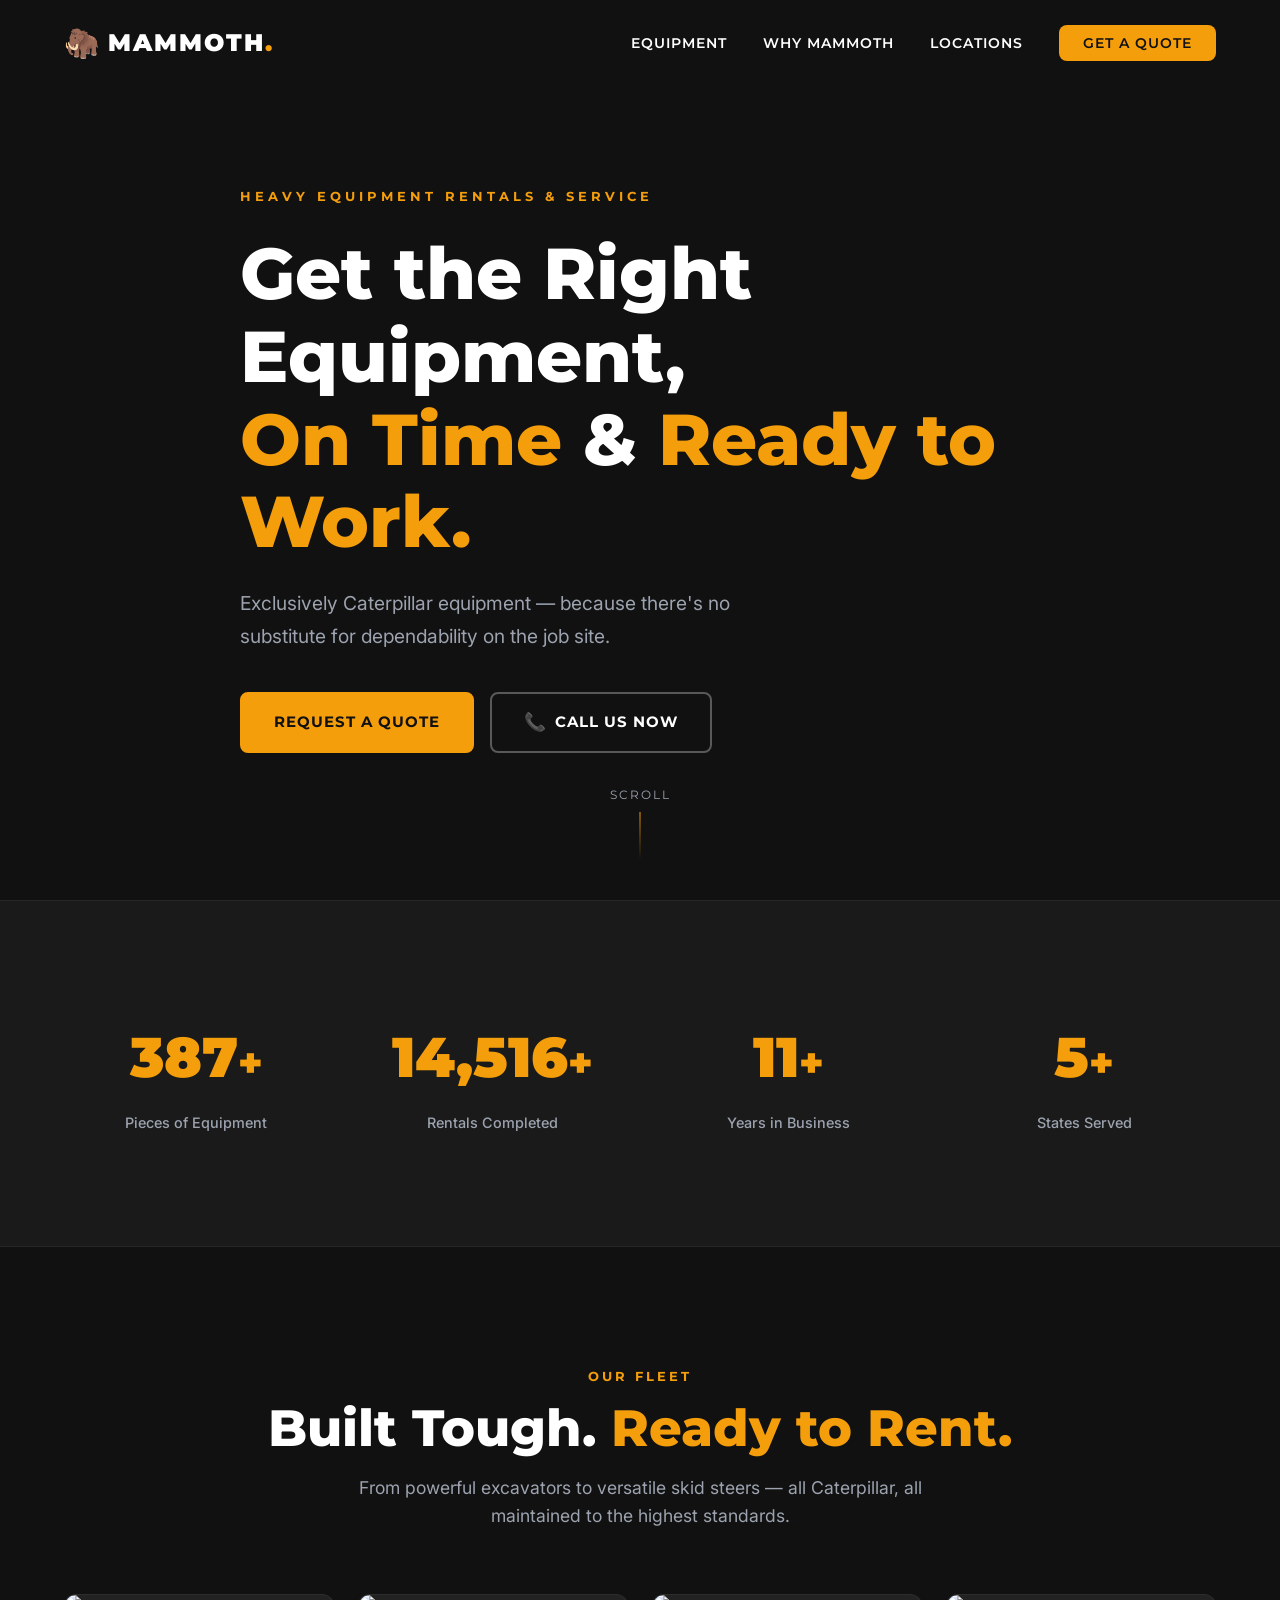
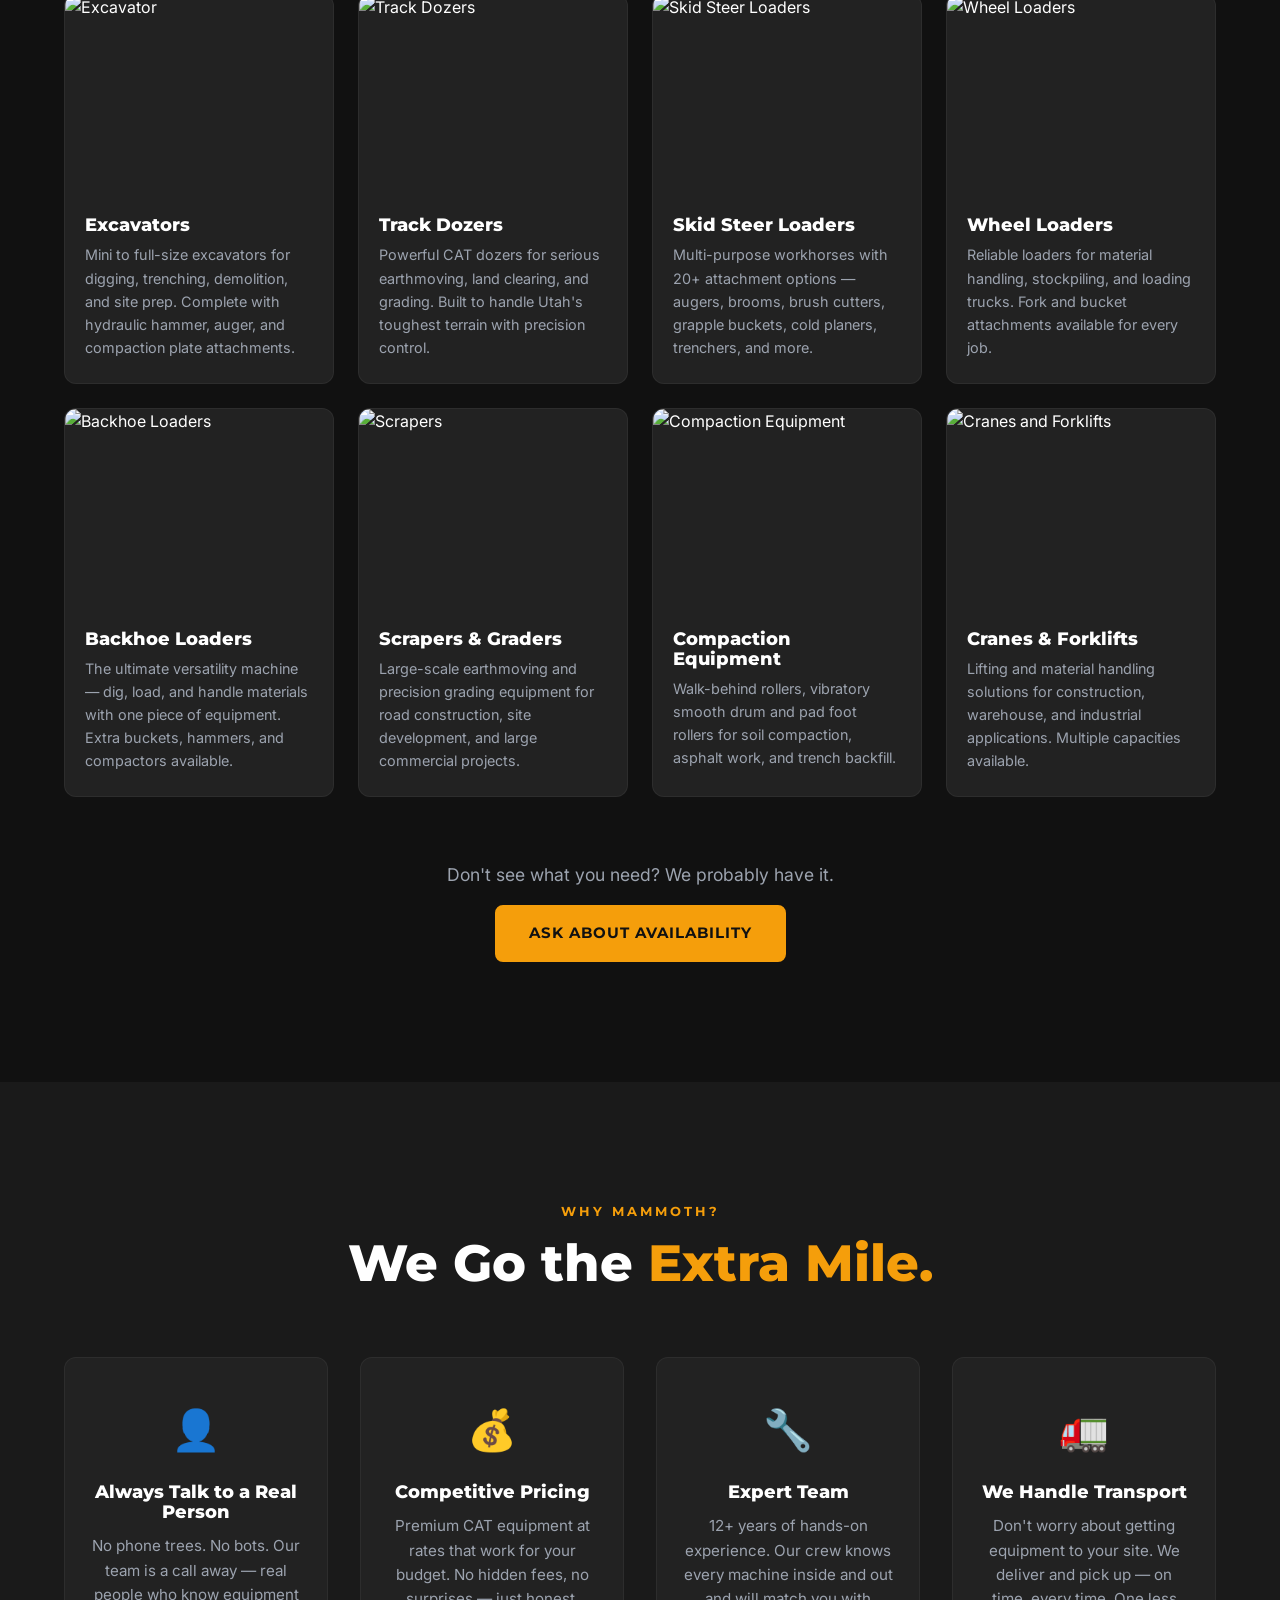
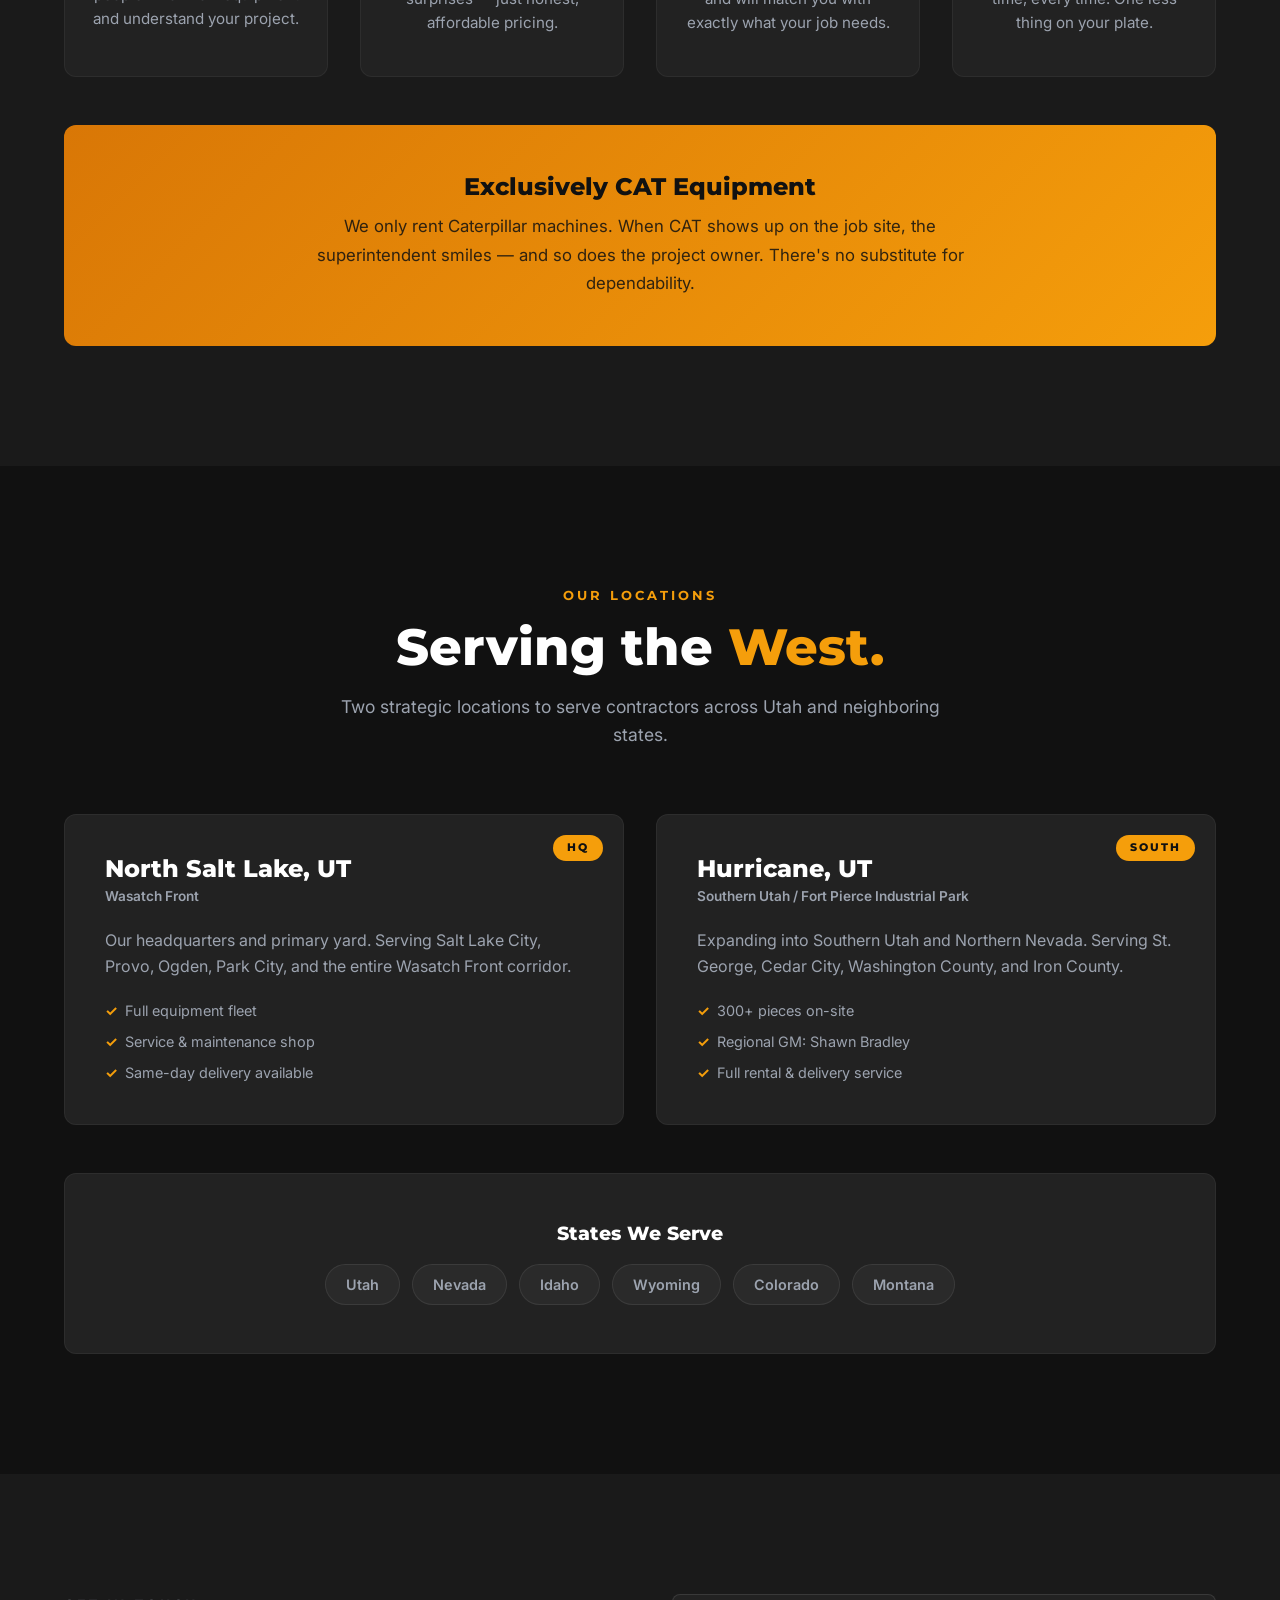
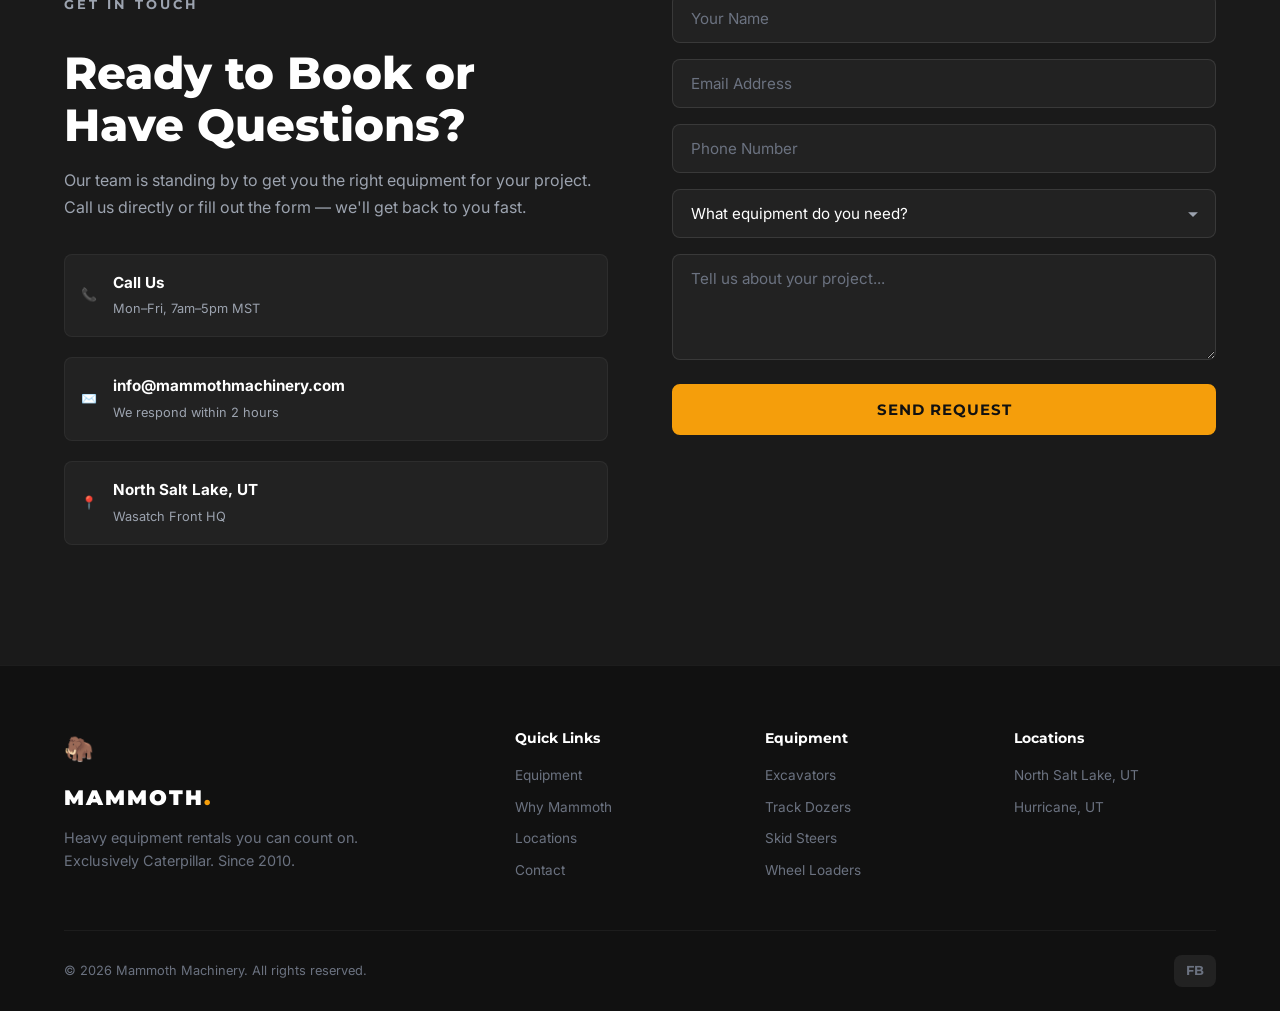
==== index.html @ d3e4e43d "Modern Mammoth Machinery website rebuild - mobile-first, Cloudflare-optimized" ====
<!DOCTYPE html>
<html lang="en">
<head>
  <meta charset="UTF-8">
  <meta name="viewport" content="width=device-width, initial-scale=1.0">
  <title>Mammoth Machinery — Heavy Equipment Rentals | Utah & Western States</title>
  <meta name="description" content="Mammoth Machinery provides premium CAT heavy equipment rentals across Utah and the Western US. Excavators, dozers, loaders, skid steers & more. Call today.">
  <meta property="og:title" content="Mammoth Machinery — Heavy Equipment Rentals">
  <meta property="og:description" content="Get the right equipment, on time, and ready to work. 400+ pieces of CAT equipment. Serving Utah & the West since 2010.">
  <meta property="og:image" content="https://images.unsplash.com/photo-1581094288338-2314dddb7ece?w=1200&h=630&fit=crop">
  <meta property="og:url" content="https://mammothmachinery.com">
  <meta property="og:type" content="website">
  <meta name="twitter:card" content="summary_large_image">
  <link rel="icon" type="image/svg+xml" href="data:image/svg+xml,<svg xmlns='http://www.w3.org/2000/svg' viewBox='0 0 100 100'><text y='.9em' font-size='90'>🦣</text></svg>">
  <link rel="preconnect" href="https://fonts.googleapis.com">
  <link rel="preconnect" href="https://fonts.gstatic.com" crossorigin>
  <link href="https://fonts.googleapis.com/css2?family=Montserrat:wght@400;600;700;800;900&family=Inter:wght@400;500;600&display=swap" rel="stylesheet">
  <link rel="stylesheet" href="style.css">
</head>
<body>

  <!-- Navigation -->
  <nav id="navbar">
    <div class="nav-container">
      <a href="#hero" class="nav-logo">
        <span class="logo-icon">🦣</span>
        <span class="logo-text">MAMMOTH<span class="logo-accent">.</span></span>
      </a>
      <button class="nav-toggle" id="navToggle" aria-label="Toggle menu">
        <span></span><span></span><span></span>
      </button>
      <ul class="nav-links" id="navLinks">
        <li><a href="#equipment">Equipment</a></li>
        <li><a href="#why-mammoth">Why Mammoth</a></li>
        <li><a href="#locations">Locations</a></li>
        <li><a href="#contact" class="nav-cta">Get a Quote</a></li>
      </ul>
    </div>
  </nav>

  <!-- Hero Section -->
  <section id="hero">
    <div class="hero-overlay"></div>
    <div class="hero-content">
      <p class="hero-tag">HEAVY EQUIPMENT RENTALS & SERVICE</p>
      <h1>Get the Right Equipment,<br><span class="text-accent">On Time</span> &amp; <span class="text-accent">Ready to Work.</span></h1>
      <p class="hero-sub">Exclusively Caterpillar equipment — because there's no substitute for dependability on the job site.</p>
      <div class="hero-actions">
        <a href="#contact" class="btn btn-primary">Request a Quote</a>
        <a href="tel:+18015551234" class="btn btn-outline"><span class="btn-icon">📞</span> Call Us Now</a>
      </div>
    </div>
    <div class="hero-scroll">
      <span>Scroll</span>
      <div class="scroll-line"></div>
    </div>
  </section>

  <!-- Stats Section -->
  <section id="stats">
    <div class="container">
      <div class="stats-grid">
        <div class="stat-card reveal">
          <span class="stat-number" data-target="400">0</span><span class="stat-plus">+</span>
          <p class="stat-label">Pieces of Equipment</p>
        </div>
        <div class="stat-card reveal">
          <span class="stat-number" data-target="15000">0</span><span class="stat-plus">+</span>
          <p class="stat-label">Rentals Completed</p>
        </div>
        <div class="stat-card reveal">
          <span class="stat-number" data-target="12">0</span><span class="stat-plus">+</span>
          <p class="stat-label">Years in Business</p>
        </div>
        <div class="stat-card reveal">
          <span class="stat-number" data-target="6">0</span><span class="stat-plus">+</span>
          <p class="stat-label">States Served</p>
        </div>
      </div>
    </div>
  </section>

  <!-- Equipment Section -->
  <section id="equipment">
    <div class="container">
      <div class="section-header reveal">
        <p class="section-tag">OUR FLEET</p>
        <h2>Built Tough. <span class="text-accent">Ready to Rent.</span></h2>
        <p class="section-sub">From powerful excavators to versatile skid steers — all Caterpillar, all maintained to the highest standards.</p>
      </div>
      <div class="equipment-grid">
        <div class="equipment-card reveal">
          <div class="equipment-icon">
            <img src="https://images.unsplash.com/photo-1580901368919-7738efb0f228?w=600&h=400&fit=crop" alt="Excavator" loading="lazy">
          </div>
          <h3>Excavators</h3>
          <p>Mini to full-size excavators for digging, trenching, demolition, and site prep. Complete with hydraulic hammer, auger, and compaction plate attachments.</p>
        </div>
        <div class="equipment-card reveal">
          <div class="equipment-icon">
            <img src="https://images.unsplash.com/photo-1504307651254-35680f356dfd?w=600&h=400&fit=crop" alt="Track Dozers" loading="lazy">
          </div>
          <h3>Track Dozers</h3>
          <p>Powerful CAT dozers for serious earthmoving, land clearing, and grading. Built to handle Utah's toughest terrain with precision control.</p>
        </div>
        <div class="equipment-card reveal">
          <div class="equipment-icon">
            <img src="https://images.unsplash.com/photo-1621922688758-8d99de1f95ba?w=600&h=400&fit=crop" alt="Skid Steer Loaders" loading="lazy">
          </div>
          <h3>Skid Steer Loaders</h3>
          <p>Multi-purpose workhorses with 20+ attachment options — augers, brooms, brush cutters, grapple buckets, cold planers, trenchers, and more.</p>
        </div>
        <div class="equipment-card reveal">
          <div class="equipment-icon">
            <img src="https://images.unsplash.com/photo-1558618666-fcd25c85f82e?w=600&h=400&fit=crop" alt="Wheel Loaders" loading="lazy">
          </div>
          <h3>Wheel Loaders</h3>
          <p>Reliable loaders for material handling, stockpiling, and loading trucks. Fork and bucket attachments available for every job.</p>
        </div>
        <div class="equipment-card reveal">
          <div class="equipment-icon">
            <img src="https://images.unsplash.com/photo-1572981779307-38b8cabb2407?w=600&h=400&fit=crop" alt="Backhoe Loaders" loading="lazy">
          </div>
          <h3>Backhoe Loaders</h3>
          <p>The ultimate versatility machine — dig, load, and handle materials with one piece of equipment. Extra buckets, hammers, and compactors available.</p>
        </div>
        <div class="equipment-card reveal">
          <div class="equipment-icon">
            <img src="https://images.unsplash.com/photo-1590496793929-36417d3117de?w=600&h=400&fit=crop" alt="Scrapers" loading="lazy">
          </div>
          <h3>Scrapers &amp; Graders</h3>
          <p>Large-scale earthmoving and precision grading equipment for road construction, site development, and large commercial projects.</p>
        </div>
        <div class="equipment-card reveal">
          <div class="equipment-icon">
            <img src="https://images.unsplash.com/photo-1586528116311-ad8dd3c8310d?w=600&h=400&fit=crop" alt="Compaction Equipment" loading="lazy">
          </div>
          <h3>Compaction Equipment</h3>
          <p>Walk-behind rollers, vibratory smooth drum and pad foot rollers for soil compaction, asphalt work, and trench backfill.</p>
        </div>
        <div class="equipment-card reveal">
          <div class="equipment-icon">
            <img src="https://images.unsplash.com/photo-1504307651254-35680f356dfd?w=600&h=400&fit=crop&q=80" alt="Cranes and Forklifts" loading="lazy">
          </div>
          <h3>Cranes &amp; Forklifts</h3>
          <p>Lifting and material handling solutions for construction, warehouse, and industrial applications. Multiple capacities available.</p>
        </div>
      </div>
      <div class="equipment-cta reveal">
        <p>Don't see what you need? We probably have it.</p>
        <a href="#contact" class="btn btn-primary">Ask About Availability</a>
      </div>
    </div>
  </section>

  <!-- Why Mammoth Section -->
  <section id="why-mammoth">
    <div class="container">
      <div class="section-header reveal">
        <p class="section-tag">WHY MAMMOTH?</p>
        <h2>We Go the <span class="text-accent">Extra Mile.</span></h2>
      </div>
      <div class="why-grid">
        <div class="why-card reveal">
          <div class="why-icon">👤</div>
          <h3>Always Talk to a Real Person</h3>
          <p>No phone trees. No bots. Our team is a call away — real people who know equipment and understand your project.</p>
        </div>
        <div class="why-card reveal">
          <div class="why-icon">💰</div>
          <h3>Competitive Pricing</h3>
          <p>Premium CAT equipment at rates that work for your budget. No hidden fees, no surprises — just honest, affordable pricing.</p>
        </div>
        <div class="why-card reveal">
          <div class="why-icon">🔧</div>
          <h3>Expert Team</h3>
          <p>12+ years of hands-on experience. Our crew knows every machine inside and out and will match you with exactly what your job needs.</p>
        </div>
        <div class="why-card reveal">
          <div class="why-icon">🚛</div>
          <h3>We Handle Transport</h3>
          <p>Don't worry about getting equipment to your site. We deliver and pick up — on time, every time. One less thing on your plate.</p>
        </div>
      </div>
      <div class="why-banner reveal">
        <div class="why-banner-content">
          <h3>Exclusively CAT Equipment</h3>
          <p>We only rent Caterpillar machines. When CAT shows up on the job site, the superintendent smiles — and so does the project owner. There's no substitute for dependability.</p>
        </div>
      </div>
    </div>
  </section>

  <!-- Locations Section -->
  <section id="locations">
    <div class="container">
      <div class="section-header reveal">
        <p class="section-tag">OUR LOCATIONS</p>
        <h2>Serving the <span class="text-accent">West.</span></h2>
        <p class="section-sub">Two strategic locations to serve contractors across Utah and neighboring states.</p>
      </div>
      <div class="locations-grid">
        <div class="location-card reveal">
          <div class="location-badge">HQ</div>
          <h3>North Salt Lake, UT</h3>
          <p class="location-region">Wasatch Front</p>
          <p>Our headquarters and primary yard. Serving Salt Lake City, Provo, Ogden, Park City, and the entire Wasatch Front corridor.</p>
          <ul class="location-features">
            <li>Full equipment fleet</li>
            <li>Service & maintenance shop</li>
            <li>Same-day delivery available</li>
          </ul>
        </div>
        <div class="location-card reveal">
          <div class="location-badge">SOUTH</div>
          <h3>Hurricane, UT</h3>
          <p class="location-region">Southern Utah / Fort Pierce Industrial Park</p>
          <p>Expanding into Southern Utah and Northern Nevada. Serving St. George, Cedar City, Washington County, and Iron County.</p>
          <ul class="location-features">
            <li>300+ pieces on-site</li>
            <li>Regional GM: Shawn Bradley</li>
            <li>Full rental & delivery service</li>
          </ul>
        </div>
      </div>
      <div class="states-served reveal">
        <h3>States We Serve</h3>
        <div class="states-list">
          <span class="state-tag">Utah</span>
          <span class="state-tag">Nevada</span>
          <span class="state-tag">Idaho</span>
          <span class="state-tag">Wyoming</span>
          <span class="state-tag">Colorado</span>
          <span class="state-tag">Montana</span>
        </div>
      </div>
    </div>
  </section>

  <!-- Contact Section -->
  <section id="contact">
    <div class="container">
      <div class="contact-wrapper reveal">
        <div class="contact-info">
          <p class="section-tag">GET IN TOUCH</p>
          <h2>Ready to Book or<br>Have Questions?</h2>
          <p>Our team is standing by to get you the right equipment for your project. Call us directly or fill out the form — we'll get back to you fast.</p>
          <div class="contact-methods">
            <a href="tel:+18015551234" class="contact-method">
              <span class="contact-icon">📞</span>
              <div>
                <strong>Call Us</strong>
                <span>Mon–Fri, 7am–5pm MST</span>
              </div>
            </a>
            <a href="mailto:info@mammothmachinery.com" class="contact-method">
              <span class="contact-icon">✉️</span>
              <div>
                <strong>info@mammothmachinery.com</strong>
                <span>We respond within 2 hours</span>
              </div>
            </a>
            <div class="contact-method">
              <span class="contact-icon">📍</span>
              <div>
                <strong>North Salt Lake, UT</strong>
                <span>Wasatch Front HQ</span>
              </div>
            </div>
          </div>
        </div>
        <div class="contact-form-wrapper">
          <form id="contactForm" class="contact-form" onsubmit="return handleSubmit(event)">
            <div class="form-group">
              <input type="text" name="name" placeholder="Your Name" required>
            </div>
            <div class="form-group">
              <input type="email" name="email" placeholder="Email Address" required>
            </div>
            <div class="form-group">
              <input type="tel" name="phone" placeholder="Phone Number">
            </div>
            <div class="form-group">
              <select name="equipment" required>
                <option value="" disabled selected>What equipment do you need?</option>
                <option value="excavator">Excavators</option>
                <option value="dozer">Track Dozers</option>
                <option value="skid-steer">Skid Steer Loaders</option>
                <option value="wheel-loader">Wheel Loaders</option>
                <option value="backhoe">Backhoe Loaders</option>
                <option value="scraper">Scrapers & Graders</option>
                <option value="compaction">Compaction Equipment</option>
                <option value="crane-forklift">Cranes & Forklifts</option>
                <option value="attachments">Attachments</option>
                <option value="other">Other / Not Sure</option>
              </select>
            </div>
            <div class="form-group">
              <textarea name="message" placeholder="Tell us about your project..." rows="4"></textarea>
            </div>
            <button type="submit" class="btn btn-primary btn-full">Send Request</button>
          </form>
        </div>
      </div>
    </div>
  </section>

  <!-- Footer -->
  <footer>
    <div class="container">
      <div class="footer-content">
        <div class="footer-brand">
          <span class="logo-icon">🦣</span>
          <span class="logo-text">MAMMOTH<span class="logo-accent">.</span></span>
          <p>Heavy equipment rentals you can count on.<br>Exclusively Caterpillar. Since 2010.</p>
        </div>
        <div class="footer-links">
          <h4>Quick Links</h4>
          <a href="#equipment">Equipment</a>
          <a href="#why-mammoth">Why Mammoth</a>
          <a href="#locations">Locations</a>
          <a href="#contact">Contact</a>
        </div>
        <div class="footer-links">
          <h4>Equipment</h4>
          <a href="#equipment">Excavators</a>
          <a href="#equipment">Track Dozers</a>
          <a href="#equipment">Skid Steers</a>
          <a href="#equipment">Wheel Loaders</a>
        </div>
        <div class="footer-links">
          <h4>Locations</h4>
          <a href="#locations">North Salt Lake, UT</a>
          <a href="#locations">Hurricane, UT</a>
        </div>
      </div>
      <div class="footer-bottom">
        <p>&copy; 2026 Mammoth Machinery. All rights reserved.</p>
        <div class="footer-social">
          <a href="https://www.facebook.com/p/Mammoth-Machinery-100063455349726/" target="_blank" rel="noopener" aria-label="Facebook">FB</a>
        </div>
      </div>
    </div>
  </footer>

  <script src="script.js"></script>
</body>
</html>
---- style.css ----
/* ===== MAMMOTH MACHINERY — STYLE ===== */

:root {
  --primary: #F59E0B;
  --primary-dark: #D97706;
  --primary-light: #FCD34D;
  --dark: #111111;
  --dark-2: #1A1A1A;
  --dark-3: #222222;
  --dark-4: #2A2A2A;
  --gray: #6B7280;
  --gray-light: #9CA3AF;
  --white: #FFFFFF;
  --off-white: #F9FAFB;
  --font-heading: 'Montserrat', sans-serif;
  --font-body: 'Inter', sans-serif;
  --radius: 12px;
  --radius-sm: 8px;
  --shadow: 0 4px 24px rgba(0,0,0,0.12);
  --shadow-lg: 0 12px 48px rgba(0,0,0,0.2);
  --transition: 0.3s cubic-bezier(0.4, 0, 0.2, 1);
}

*, *::before, *::after {
  margin: 0;
  padding: 0;
  box-sizing: border-box;
}

html {
  scroll-behavior: smooth;
  font-size: 16px;
}

body {
  font-family: var(--font-body);
  background: var(--dark);
  color: var(--white);
  line-height: 1.6;
  overflow-x: hidden;
}

.container {
  max-width: 1200px;
  margin: 0 auto;
  padding: 0 24px;
}

img {
  max-width: 100%;
  height: auto;
  display: block;
}

a {
  color: inherit;
  text-decoration: none;
}

/* ===== TYPOGRAPHY ===== */

h1, h2, h3, h4 {
  font-family: var(--font-heading);
  font-weight: 800;
  line-height: 1.15;
}

.text-accent {
  color: var(--primary);
}

.section-tag {
  font-family: var(--font-heading);
  font-weight: 700;
  font-size: 0.8rem;
  letter-spacing: 3px;
  text-transform: uppercase;
  color: var(--primary);
  margin-bottom: 12px;
}

.section-header {
  text-align: center;
  margin-bottom: 64px;
}

.section-header h2 {
  font-size: clamp(2rem, 5vw, 3.2rem);
  margin-bottom: 16px;
}

.section-sub {
  font-size: 1.1rem;
  color: var(--gray-light);
  max-width: 600px;
  margin: 0 auto;
}

/* ===== BUTTONS ===== */

.btn {
  display: inline-flex;
  align-items: center;
  gap: 8px;
  padding: 14px 32px;
  font-family: var(--font-heading);
  font-weight: 700;
  font-size: 0.95rem;
  border-radius: var(--radius-sm);
  cursor: pointer;
  transition: var(--transition);
  border: 2px solid transparent;
  text-transform: uppercase;
  letter-spacing: 1px;
}

.btn-primary {
  background: var(--primary);
  color: var(--dark);
  border-color: var(--primary);
}

.btn-primary:hover {
  background: var(--primary-dark);
  border-color: var(--primary-dark);
  transform: translateY(-2px);
  box-shadow: 0 8px 32px rgba(245, 158, 11, 0.3);
}

.btn-outline {
  background: transparent;
  color: var(--white);
  border-color: rgba(255,255,255,0.3);
}

.btn-outline:hover {
  border-color: var(--white);
  background: rgba(255,255,255,0.05);
  transform: translateY(-2px);
}

.btn-full {
  width: 100%;
  justify-content: center;
}

.btn-icon {
  font-size: 1.1rem;
}

/* ===== NAVIGATION ===== */

#navbar {
  position: fixed;
  top: 0;
  left: 0;
  right: 0;
  z-index: 1000;
  background: transparent;
  transition: var(--transition);
  padding: 20px 0;
}

#navbar.scrolled {
  background: rgba(17, 17, 17, 0.95);
  backdrop-filter: blur(20px);
  -webkit-backdrop-filter: blur(20px);
  padding: 12px 0;
  box-shadow: 0 2px 20px rgba(0,0,0,0.3);
}

.nav-container {
  max-width: 1200px;
  margin: 0 auto;
  padding: 0 24px;
  display: flex;
  align-items: center;
  justify-content: space-between;
}

.nav-logo {
  display: flex;
  align-items: center;
  gap: 8px;
  z-index: 1001;
}

.logo-icon {
  font-size: 1.8rem;
}

.logo-text {
  font-family: var(--font-heading);
  font-weight: 900;
  font-size: 1.5rem;
  letter-spacing: 2px;
}

.logo-accent {
  color: var(--primary);
}

.nav-links {
  display: flex;
  align-items: center;
  gap: 36px;
  list-style: none;
}

.nav-links a {
  font-family: var(--font-heading);
  font-weight: 600;
  font-size: 0.85rem;
  letter-spacing: 1px;
  text-transform: uppercase;
  transition: var(--transition);
  position: relative;
}

.nav-links a:not(.nav-cta):hover {
  color: var(--primary);
}

.nav-links a:not(.nav-cta)::after {
  content: '';
  position: absolute;
  bottom: -4px;
  left: 0;
  width: 0;
  height: 2px;
  background: var(--primary);
  transition: var(--transition);
}

.nav-links a:not(.nav-cta):hover::after {
  width: 100%;
}

.nav-cta {
  background: var(--primary);
  color: var(--dark) !important;
  padding: 10px 24px;
  border-radius: var(--radius-sm);
  font-weight: 700;
}

.nav-cta:hover {
  background: var(--primary-dark);
  transform: translateY(-1px);
}

.nav-toggle {
  display: none;
  flex-direction: column;
  gap: 5px;
  background: none;
  border: none;
  cursor: pointer;
  z-index: 1001;
  padding: 4px;
}

.nav-toggle span {
  width: 26px;
  height: 2px;
  background: var(--white);
  transition: var(--transition);
  border-radius: 2px;
}

/* ===== HERO ===== */

#hero {
  position: relative;
  min-height: 100vh;
  display: flex;
  align-items: center;
  background: url('https://images.unsplash.com/photo-1581094288338-2314dddb7ece?w=1920&q=80') center/cover no-repeat;
}

.hero-overlay {
  position: absolute;
  inset: 0;
  background: linear-gradient(135deg, rgba(17,17,17,0.92) 0%, rgba(17,17,17,0.7) 50%, rgba(17,17,17,0.85) 100%);
}

.hero-content {
  position: relative;
  max-width: 1200px;
  margin: 0 auto;
  padding: 120px 24px 80px;
}

.hero-tag {
  font-family: var(--font-heading);
  font-weight: 700;
  font-size: 0.8rem;
  letter-spacing: 4px;
  text-transform: uppercase;
  color: var(--primary);
  margin-bottom: 24px;
}

#hero h1 {
  font-size: clamp(2.5rem, 6vw, 4.5rem);
  margin-bottom: 24px;
  max-width: 800px;
}

.hero-sub {
  font-size: 1.2rem;
  color: var(--gray-light);
  max-width: 560px;
  margin-bottom: 40px;
  line-height: 1.7;
}

.hero-actions {
  display: flex;
  gap: 16px;
  flex-wrap: wrap;
}

.hero-scroll {
  position: absolute;
  bottom: 40px;
  left: 50%;
  transform: translateX(-50%);
  display: flex;
  flex-direction: column;
  align-items: center;
  gap: 8px;
  color: var(--gray-light);
  font-size: 0.75rem;
  letter-spacing: 2px;
  text-transform: uppercase;
  font-family: var(--font-heading);
}

.scroll-line {
  width: 1px;
  height: 48px;
  background: linear-gradient(to bottom, var(--primary), transparent);
  animation: scrollPulse 2s ease-in-out infinite;
}

@keyframes scrollPulse {
  0%, 100% { opacity: 0.3; transform: scaleY(0.6); }
  50% { opacity: 1; transform: scaleY(1); }
}

/* ===== STATS ===== */

#stats {
  padding: 80px 0;
  background: var(--dark-2);
  border-top: 1px solid rgba(255,255,255,0.05);
  border-bottom: 1px solid rgba(255,255,255,0.05);
}

.stats-grid {
  display: grid;
  grid-template-columns: repeat(4, 1fr);
  gap: 32px;
  text-align: center;
}

.stat-card {
  padding: 32px 16px;
}

.stat-number {
  font-family: var(--font-heading);
  font-weight: 900;
  font-size: clamp(2.5rem, 5vw, 3.5rem);
  color: var(--primary);
  display: inline;
}

.stat-plus {
  font-family: var(--font-heading);
  font-weight: 900;
  font-size: clamp(2rem, 4vw, 2.5rem);
  color: var(--primary);
}

.stat-label {
  font-size: 0.9rem;
  color: var(--gray-light);
  margin-top: 8px;
  font-weight: 500;
}

/* ===== EQUIPMENT ===== */

#equipment {
  padding: 120px 0;
  background: var(--dark);
}

.equipment-grid {
  display: grid;
  grid-template-columns: repeat(4, 1fr);
  gap: 24px;
  margin-bottom: 48px;
}

.equipment-card {
  background: var(--dark-3);
  border-radius: var(--radius);
  overflow: hidden;
  transition: var(--transition);
  border: 1px solid rgba(255,255,255,0.05);
}

.equipment-card:hover {
  transform: translateY(-6px);
  box-shadow: var(--shadow-lg);
  border-color: rgba(245, 158, 11, 0.2);
}

.equipment-icon img {
  width: 100%;
  height: 200px;
  object-fit: cover;
  transition: var(--transition);
}

.equipment-card:hover .equipment-icon img {
  transform: scale(1.05);
}

.equipment-icon {
  overflow: hidden;
}

.equipment-card h3 {
  font-size: 1.1rem;
  padding: 20px 20px 8px;
}

.equipment-card p {
  font-size: 0.9rem;
  color: var(--gray-light);
  padding: 0 20px 24px;
  line-height: 1.6;
}

.equipment-cta {
  text-align: center;
  padding-top: 16px;
}

.equipment-cta p {
  color: var(--gray-light);
  margin-bottom: 16px;
  font-size: 1.1rem;
}

/* ===== WHY MAMMOTH ===== */

#why-mammoth {
  padding: 120px 0;
  background: var(--dark-2);
}

.why-grid {
  display: grid;
  grid-template-columns: repeat(4, 1fr);
  gap: 32px;
  margin-bottom: 48px;
}

.why-card {
  text-align: center;
  padding: 40px 24px;
  background: var(--dark-3);
  border-radius: var(--radius);
  border: 1px solid rgba(255,255,255,0.05);
  transition: var(--transition);
}

.why-card:hover {
  border-color: rgba(245, 158, 11, 0.2);
  transform: translateY(-4px);
}

.why-icon {
  font-size: 2.5rem;
  margin-bottom: 20px;
}

.why-card h3 {
  font-size: 1.1rem;
  margin-bottom: 12px;
}

.why-card p {
  color: var(--gray-light);
  font-size: 0.95rem;
  line-height: 1.6;
}

.why-banner {
  background: linear-gradient(135deg, var(--primary-dark), var(--primary));
  border-radius: var(--radius);
  padding: 48px;
  text-align: center;
}

.why-banner h3 {
  font-size: 1.5rem;
  color: var(--dark);
  margin-bottom: 12px;
}

.why-banner p {
  color: var(--dark);
  max-width: 700px;
  margin: 0 auto;
  font-size: 1.05rem;
  opacity: 0.85;
  line-height: 1.7;
}

/* ===== LOCATIONS ===== */

#locations {
  padding: 120px 0;
  background: var(--dark);
}

.locations-grid {
  display: grid;
  grid-template-columns: repeat(2, 1fr);
  gap: 32px;
  margin-bottom: 48px;
}

.location-card {
  background: var(--dark-3);
  border-radius: var(--radius);
  padding: 40px;
  border: 1px solid rgba(255,255,255,0.05);
  position: relative;
  transition: var(--transition);
}

.location-card:hover {
  border-color: rgba(245, 158, 11, 0.2);
}

.location-badge {
  position: absolute;
  top: 20px;
  right: 20px;
  background: var(--primary);
  color: var(--dark);
  font-family: var(--font-heading);
  font-weight: 800;
  font-size: 0.7rem;
  letter-spacing: 2px;
  padding: 4px 14px;
  border-radius: 20px;
}

.location-card h3 {
  font-size: 1.5rem;
  margin-bottom: 4px;
}

.location-region {
  color: var(--primary);
  font-weight: 600;
  font-size: 0.85rem;
  margin-bottom: 16px;
}

.location-card > p {
  color: var(--gray-light);
  margin-bottom: 20px;
  line-height: 1.6;
}

.location-features {
  list-style: none;
  display: flex;
  flex-direction: column;
  gap: 8px;
}

.location-features li {
  color: var(--gray-light);
  font-size: 0.9rem;
  padding-left: 20px;
  position: relative;
}

.location-features li::before {
  content: '✓';
  position: absolute;
  left: 0;
  color: var(--primary);
  font-weight: 700;
}

.states-served {
  text-align: center;
  padding: 48px;
  background: var(--dark-3);
  border-radius: var(--radius);
  border: 1px solid rgba(255,255,255,0.05);
}

.states-served h3 {
  font-size: 1.2rem;
  margin-bottom: 20px;
}

.states-list {
  display: flex;
  flex-wrap: wrap;
  justify-content: center;
  gap: 12px;
}

.state-tag {
  background: var(--dark-4);
  color: var(--gray-light);
  padding: 8px 20px;
  border-radius: 24px;
  font-size: 0.9rem;
  font-weight: 600;
  border: 1px solid rgba(255,255,255,0.08);
  transition: var(--transition);
}

.state-tag:hover {
  border-color: var(--primary);
  color: var(--primary);
}

/* ===== CONTACT ===== */

#contact {
  padding: 120px 0;
  background: var(--dark-2);
}

.contact-wrapper {
  display: grid;
  grid-template-columns: 1fr 1fr;
  gap: 64px;
  align-items: start;
}

.contact-info h2 {
  font-size: clamp(2rem, 4vw, 2.8rem);
  margin-bottom: 16px;
}

.contact-info > p {
  color: var(--gray-light);
  margin-bottom: 32px;
  line-height: 1.7;
}

.contact-methods {
  display: flex;
  flex-direction: column;
  gap: 20px;
}

.contact-method {
  display: flex;
  align-items: center;
  gap: 16px;
  padding: 16px;
  background: var(--dark-3);
  border-radius: var(--radius-sm);
  transition: var(--transition);
  border: 1px solid rgba(255,255,255,0.05);
}

.contact-method:hover {
  border-color: rgba(245, 158, 11, 0.2);
}

.contact-icon {
  font-size: 1.5rem;
}

.contact-method strong {
  display: block;
  font-size: 0.95rem;
}

.contact-method span {
  font-size: 0.8rem;
  color: var(--gray-light);
}

.contact-form {
  display: flex;
  flex-direction: column;
  gap: 16px;
}

.form-group input,
.form-group select,
.form-group textarea {
  width: 100%;
  padding: 14px 18px;
  background: var(--dark-3);
  border: 1px solid rgba(255,255,255,0.1);
  border-radius: var(--radius-sm);
  color: var(--white);
  font-family: var(--font-body);
  font-size: 0.95rem;
  transition: var(--transition);
  outline: none;
}

.form-group input::placeholder,
.form-group textarea::placeholder {
  color: var(--gray);
}

.form-group select {
  appearance: none;
  background-image: url("data:image/svg+xml,%3Csvg xmlns='http://www.w3.org/2000/svg' width='12' height='12' fill='%239CA3AF' viewBox='0 0 16 16'%3E%3Cpath d='M1.5 5.5l6.5 6.5 6.5-6.5'/%3E%3C/svg%3E");
  background-repeat: no-repeat;
  background-position: right 16px center;
  padding-right: 40px;
}

.form-group select option {
  background: var(--dark-3);
  color: var(--white);
}

.form-group input:focus,
.form-group select:focus,
.form-group textarea:focus {
  border-color: var(--primary);
  box-shadow: 0 0 0 3px rgba(245, 158, 11, 0.1);
}

.form-group textarea {
  resize: vertical;
  min-height: 100px;
}

/* ===== FOOTER ===== */

footer {
  padding: 64px 0 24px;
  background: var(--dark);
  border-top: 1px solid rgba(255,255,255,0.05);
}

.footer-content {
  display: grid;
  grid-template-columns: 2fr 1fr 1fr 1fr;
  gap: 48px;
  margin-bottom: 48px;
}

.footer-brand {
  display: flex;
  flex-direction: column;
  gap: 12px;
}

.footer-brand .logo-icon {
  font-size: 1.5rem;
}

.footer-brand .logo-text {
  font-size: 1.3rem;
}

.footer-brand p {
  color: var(--gray);
  font-size: 0.9rem;
  line-height: 1.6;
}

.footer-links {
  display: flex;
  flex-direction: column;
  gap: 10px;
}

.footer-links h4 {
  font-size: 0.9rem;
  font-weight: 700;
  margin-bottom: 8px;
  color: var(--white);
}

.footer-links a {
  color: var(--gray);
  font-size: 0.85rem;
  transition: var(--transition);
}

.footer-links a:hover {
  color: var(--primary);
}

.footer-bottom {
  display: flex;
  justify-content: space-between;
  align-items: center;
  padding-top: 24px;
  border-top: 1px solid rgba(255,255,255,0.05);
}

.footer-bottom p {
  color: var(--gray);
  font-size: 0.8rem;
}

.footer-social {
  display: flex;
  gap: 12px;
}

.footer-social a {
  color: var(--gray);
  font-family: var(--font-heading);
  font-weight: 700;
  font-size: 0.8rem;
  padding: 6px 12px;
  background: var(--dark-3);
  border-radius: var(--radius-sm);
  transition: var(--transition);
}

.footer-social a:hover {
  background: var(--primary);
  color: var(--dark);
}

/* ===== REVEAL ANIMATION ===== */

.reveal {
  opacity: 0;
  transform: translateY(30px);
  transition: opacity 0.6s ease, transform 0.6s ease;
}

.reveal.visible {
  opacity: 1;
  transform: translateY(0);
}

/* ===== RESPONSIVE ===== */

@media (max-width: 1024px) {
  .equipment-grid {
    grid-template-columns: repeat(2, 1fr);
  }
  .why-grid {
    grid-template-columns: repeat(2, 1fr);
  }
  .footer-content {
    grid-template-columns: 1fr 1fr;
    gap: 32px;
  }
}

@media (max-width: 768px) {
  .nav-toggle {
    display: flex;
  }

  .nav-links {
    position: fixed;
    top: 0;
    right: -100%;
    width: 280px;
    height: 100vh;
    background: var(--dark-2);
    flex-direction: column;
    justify-content: center;
    padding: 48px;
    gap: 28px;
    transition: right 0.4s ease;
    box-shadow: -10px 0 40px rgba(0,0,0,0.5);
  }

  .nav-links.active {
    right: 0;
  }

  .nav-toggle.active span:nth-child(1) {
    transform: rotate(45deg) translate(5px, 5px);
  }
  .nav-toggle.active span:nth-child(2) {
    opacity: 0;
  }
  .nav-toggle.active span:nth-child(3) {
    transform: rotate(-45deg) translate(5px, -5px);
  }

  .stats-grid {
    grid-template-columns: repeat(2, 1fr);
    gap: 16px;
  }

  .equipment-grid {
    grid-template-columns: 1fr;
    gap: 16px;
  }

  .why-grid {
    grid-template-columns: 1fr;
    gap: 16px;
  }

  .why-banner {
    padding: 32px 24px;
  }

  .locations-grid {
    grid-template-columns: 1fr;
  }

  .contact-wrapper {
    grid-template-columns: 1fr;
    gap: 40px;
  }

  .footer-content {
    grid-template-columns: 1fr;
    gap: 32px;
  }

  .footer-bottom {
    flex-direction: column;
    gap: 12px;
    text-align: center;
  }

  #hero h1 {
    font-size: clamp(2rem, 8vw, 3rem);
  }

  .hero-sub {
    font-size: 1rem;
  }

  .hero-actions {
    flex-direction: column;
  }

  .hero-actions .btn {
    justify-content: center;
  }

  .hero-scroll {
    display: none;
  }

  section {
    padding: 80px 0;
  }

  #equipment, #why-mammoth, #locations, #contact {
    padding: 80px 0;
  }
}

@media (max-width: 480px) {
  .stats-grid {
    grid-template-columns: 1fr 1fr;
  }

  .stat-card {
    padding: 20px 8px;
  }

  .location-card {
    padding: 28px;
  }
}
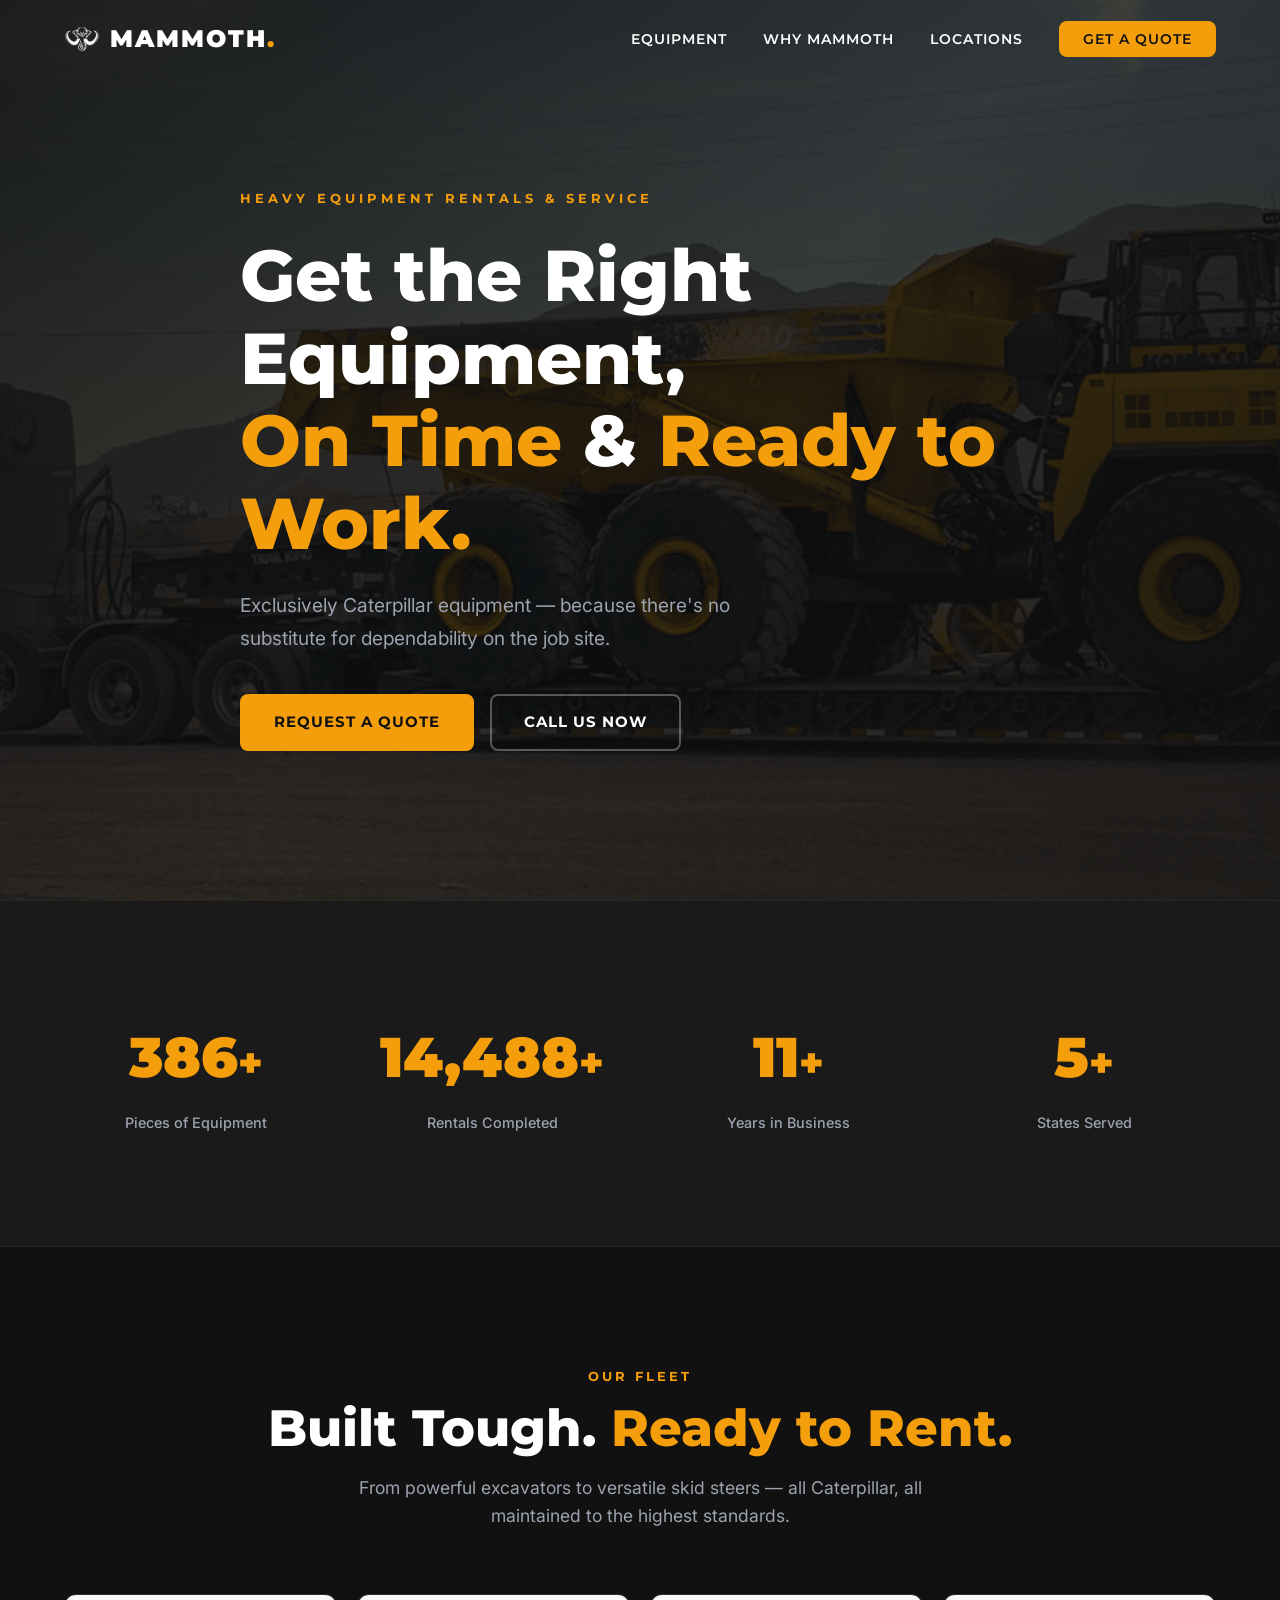
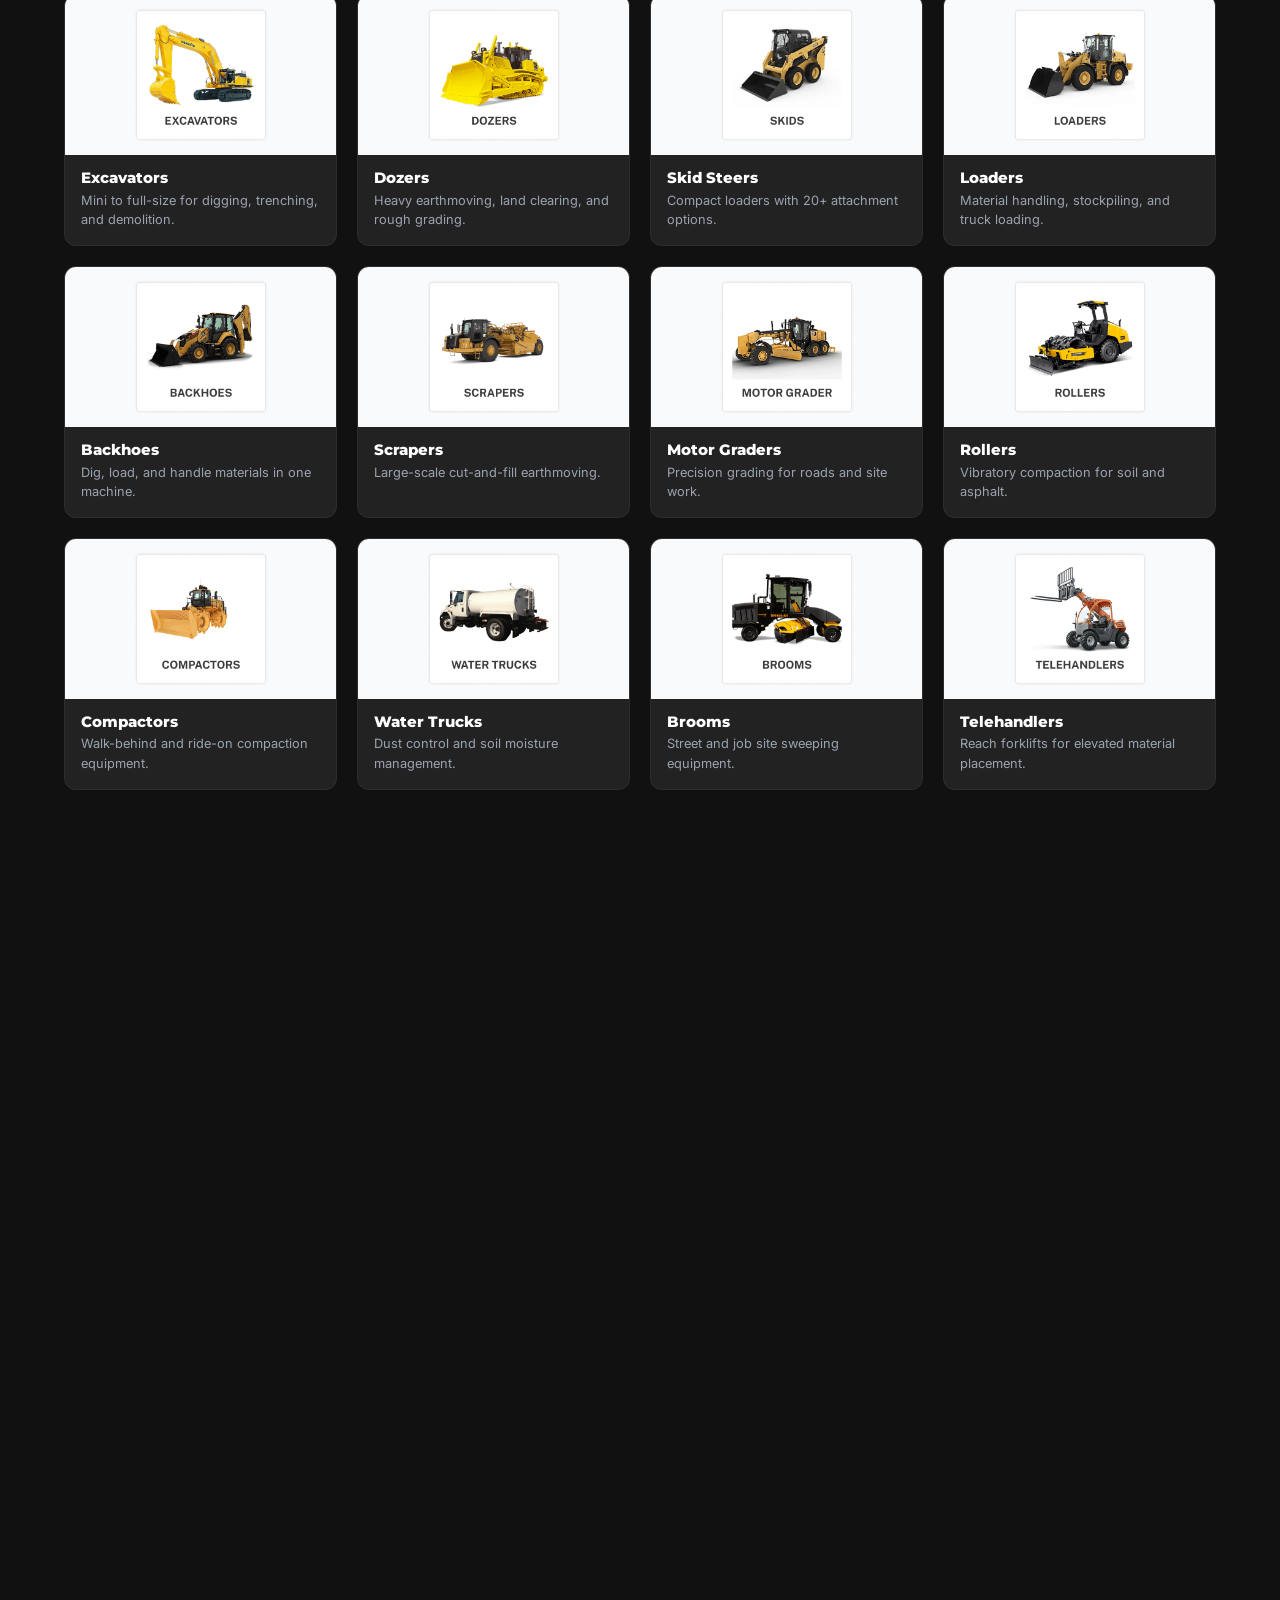
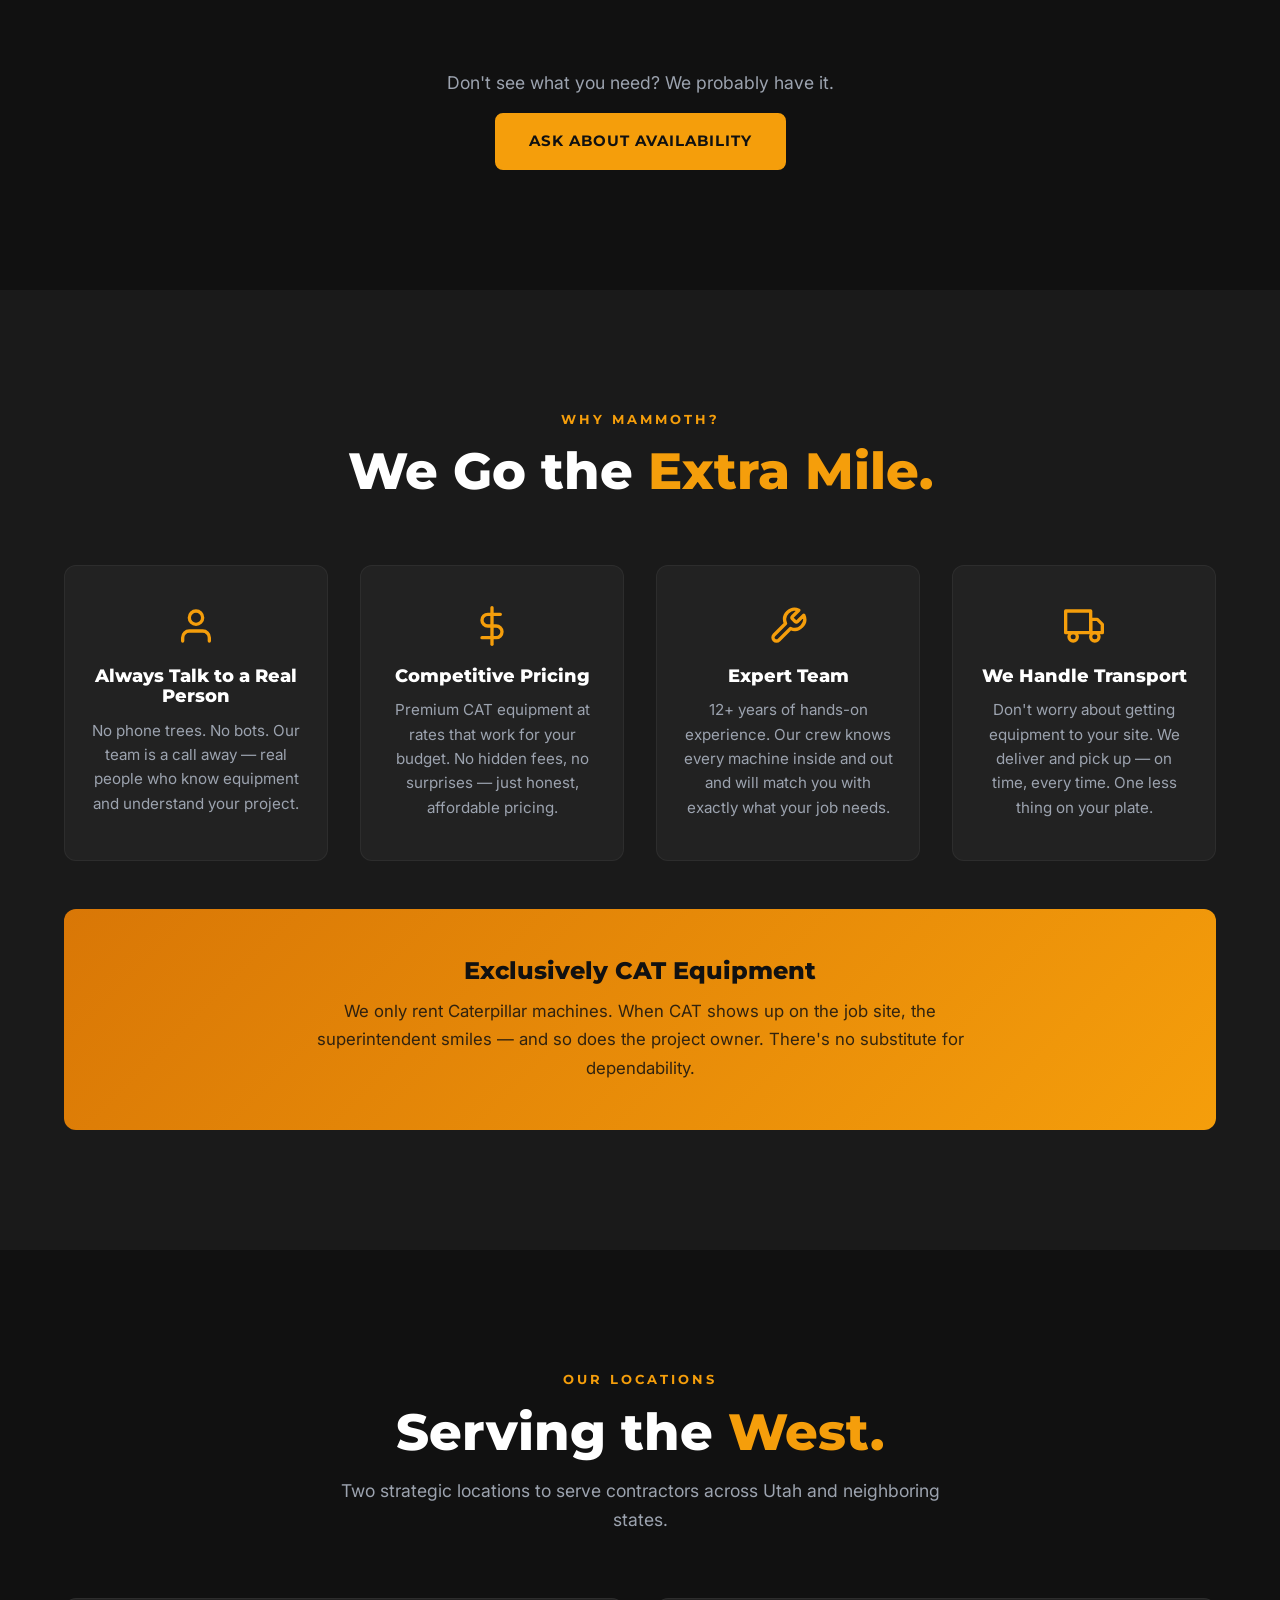
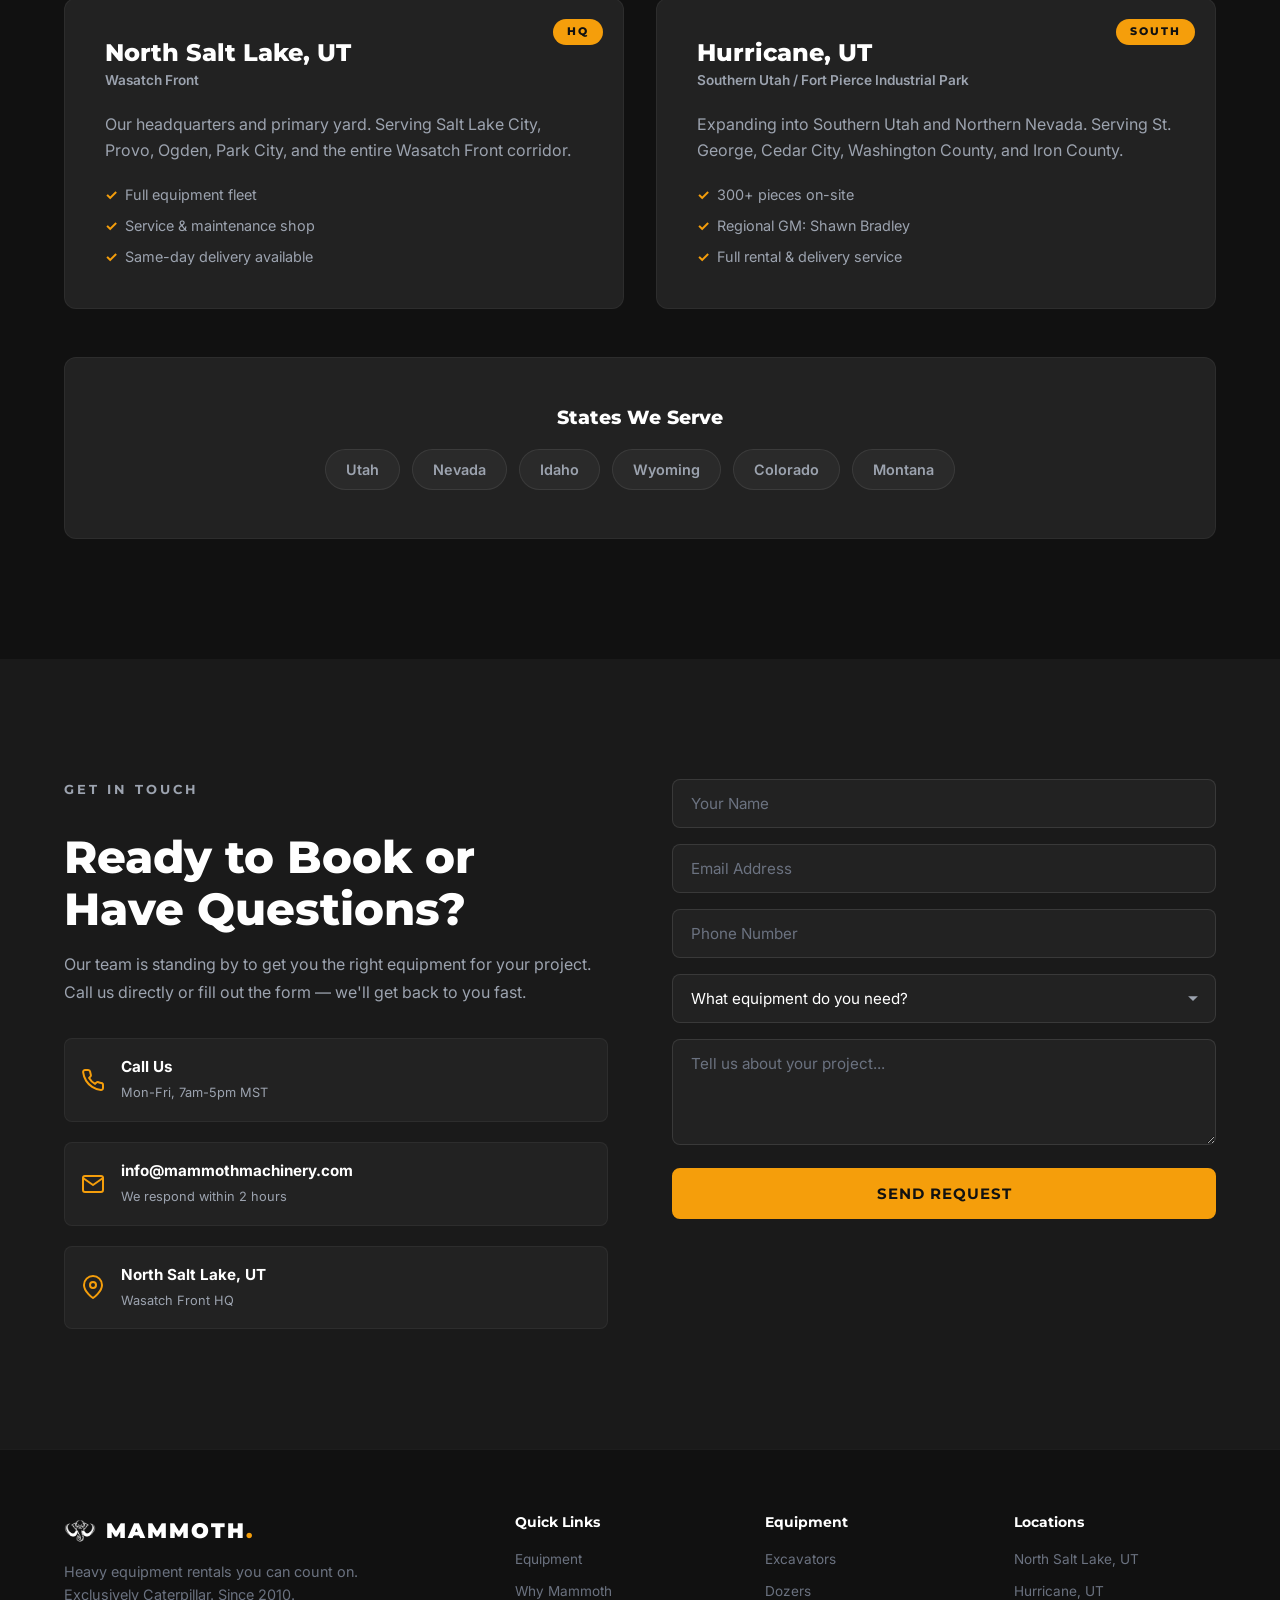
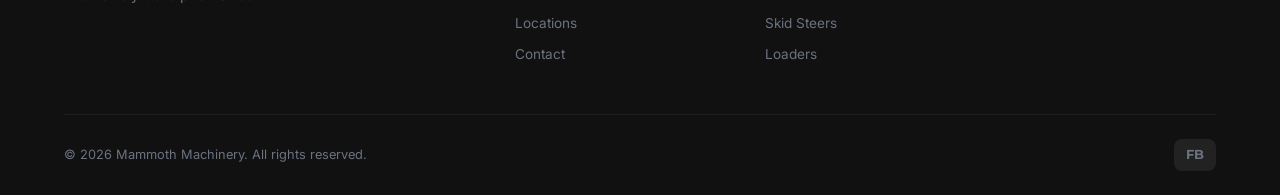
==== commit 5fa782c5: "v2: Real Mammoth images, 22 equipment categories, fix all links, remove scroll" ====
--- a/index.html
+++ b/index.html
@@ -7,11 +7,11 @@
   <meta name="description" content="Mammoth Machinery provides premium CAT heavy equipment rentals across Utah and the Western US. Excavators, dozers, loaders, skid steers & more. Call today.">
   <meta property="og:title" content="Mammoth Machinery — Heavy Equipment Rentals">
   <meta property="og:description" content="Get the right equipment, on time, and ready to work. 400+ pieces of CAT equipment. Serving Utah & the West since 2010.">
-  <meta property="og:image" content="https://images.unsplash.com/photo-1581094288338-2314dddb7ece?w=1200&h=630&fit=crop">
+  <meta property="og:image" content="assets/hero-bg.png">
   <meta property="og:url" content="https://mammothmachinery.com">
   <meta property="og:type" content="website">
   <meta name="twitter:card" content="summary_large_image">
-  <link rel="icon" type="image/svg+xml" href="data:image/svg+xml,<svg xmlns='http://www.w3.org/2000/svg' viewBox='0 0 100 100'><text y='.9em' font-size='90'>🦣</text></svg>">
+  <link rel="icon" type="image/png" href="assets/mammoth-logo-red.png">
   <link rel="preconnect" href="https://fonts.googleapis.com">
   <link rel="preconnect" href="https://fonts.gstatic.com" crossorigin>
   <link href="https://fonts.googleapis.com/css2?family=Montserrat:wght@400;600;700;800;900&family=Inter:wght@400;500;600&display=swap" rel="stylesheet">
@@ -23,7 +23,7 @@
   <nav id="navbar">
     <div class="nav-container">
       <a href="#hero" class="nav-logo">
-        <span class="logo-icon">🦣</span>
+        <img src="assets/mammoth-logo-white.png" alt="Mammoth Machinery" class="logo-img">
         <span class="logo-text">MAMMOTH<span class="logo-accent">.</span></span>
       </a>
       <button class="nav-toggle" id="navToggle" aria-label="Toggle menu">
@@ -42,17 +42,13 @@
   <section id="hero">
     <div class="hero-overlay"></div>
     <div class="hero-content">
-      <p class="hero-tag">HEAVY EQUIPMENT RENTALS & SERVICE</p>
+      <p class="hero-tag">HEAVY EQUIPMENT RENTALS &amp; SERVICE</p>
       <h1>Get the Right Equipment,<br><span class="text-accent">On Time</span> &amp; <span class="text-accent">Ready to Work.</span></h1>
       <p class="hero-sub">Exclusively Caterpillar equipment — because there's no substitute for dependability on the job site.</p>
       <div class="hero-actions">
         <a href="#contact" class="btn btn-primary">Request a Quote</a>
-        <a href="tel:+18015551234" class="btn btn-outline"><span class="btn-icon">📞</span> Call Us Now</a>
-      </div>
-    </div>
-    <div class="hero-scroll">
-      <span>Scroll</span>
-      <div class="scroll-line"></div>
+        <a href="tel:+18015551234" class="btn btn-outline">Call Us Now</a>
+      </div>
     </div>
   </section>
 
@@ -91,59 +87,157 @@
       <div class="equipment-grid">
         <div class="equipment-card reveal">
           <div class="equipment-icon">
-            <img src="https://images.unsplash.com/photo-1580901368919-7738efb0f228?w=600&h=400&fit=crop" alt="Excavator" loading="lazy">
+            <img src="assets/eq-excavators.png" alt="Excavators" loading="lazy">
           </div>
           <h3>Excavators</h3>
-          <p>Mini to full-size excavators for digging, trenching, demolition, and site prep. Complete with hydraulic hammer, auger, and compaction plate attachments.</p>
-        </div>
-        <div class="equipment-card reveal">
-          <div class="equipment-icon">
-            <img src="https://images.unsplash.com/photo-1504307651254-35680f356dfd?w=600&h=400&fit=crop" alt="Track Dozers" loading="lazy">
-          </div>
-          <h3>Track Dozers</h3>
-          <p>Powerful CAT dozers for serious earthmoving, land clearing, and grading. Built to handle Utah's toughest terrain with precision control.</p>
-        </div>
-        <div class="equipment-card reveal">
-          <div class="equipment-icon">
-            <img src="https://images.unsplash.com/photo-1621922688758-8d99de1f95ba?w=600&h=400&fit=crop" alt="Skid Steer Loaders" loading="lazy">
-          </div>
-          <h3>Skid Steer Loaders</h3>
-          <p>Multi-purpose workhorses with 20+ attachment options — augers, brooms, brush cutters, grapple buckets, cold planers, trenchers, and more.</p>
-        </div>
-        <div class="equipment-card reveal">
-          <div class="equipment-icon">
-            <img src="https://images.unsplash.com/photo-1558618666-fcd25c85f82e?w=600&h=400&fit=crop" alt="Wheel Loaders" loading="lazy">
-          </div>
-          <h3>Wheel Loaders</h3>
-          <p>Reliable loaders for material handling, stockpiling, and loading trucks. Fork and bucket attachments available for every job.</p>
-        </div>
-        <div class="equipment-card reveal">
-          <div class="equipment-icon">
-            <img src="https://images.unsplash.com/photo-1572981779307-38b8cabb2407?w=600&h=400&fit=crop" alt="Backhoe Loaders" loading="lazy">
-          </div>
-          <h3>Backhoe Loaders</h3>
-          <p>The ultimate versatility machine — dig, load, and handle materials with one piece of equipment. Extra buckets, hammers, and compactors available.</p>
-        </div>
-        <div class="equipment-card reveal">
-          <div class="equipment-icon">
-            <img src="https://images.unsplash.com/photo-1590496793929-36417d3117de?w=600&h=400&fit=crop" alt="Scrapers" loading="lazy">
-          </div>
-          <h3>Scrapers &amp; Graders</h3>
-          <p>Large-scale earthmoving and precision grading equipment for road construction, site development, and large commercial projects.</p>
-        </div>
-        <div class="equipment-card reveal">
-          <div class="equipment-icon">
-            <img src="https://images.unsplash.com/photo-1586528116311-ad8dd3c8310d?w=600&h=400&fit=crop" alt="Compaction Equipment" loading="lazy">
-          </div>
-          <h3>Compaction Equipment</h3>
-          <p>Walk-behind rollers, vibratory smooth drum and pad foot rollers for soil compaction, asphalt work, and trench backfill.</p>
-        </div>
-        <div class="equipment-card reveal">
-          <div class="equipment-icon">
-            <img src="https://images.unsplash.com/photo-1504307651254-35680f356dfd?w=600&h=400&fit=crop&q=80" alt="Cranes and Forklifts" loading="lazy">
-          </div>
-          <h3>Cranes &amp; Forklifts</h3>
-          <p>Lifting and material handling solutions for construction, warehouse, and industrial applications. Multiple capacities available.</p>
+          <p>Mini to full-size for digging, trenching, and demolition.</p>
+        </div>
+        <div class="equipment-card reveal">
+          <div class="equipment-icon">
+            <img src="assets/eq-dozers.png" alt="Dozers" loading="lazy">
+          </div>
+          <h3>Dozers</h3>
+          <p>Heavy earthmoving, land clearing, and rough grading.</p>
+        </div>
+        <div class="equipment-card reveal">
+          <div class="equipment-icon">
+            <img src="assets/eq-skid-steers.png" alt="Skid Steers" loading="lazy">
+          </div>
+          <h3>Skid Steers</h3>
+          <p>Compact loaders with 20+ attachment options.</p>
+        </div>
+        <div class="equipment-card reveal">
+          <div class="equipment-icon">
+            <img src="assets/eq-loaders.png" alt="Loaders" loading="lazy">
+          </div>
+          <h3>Loaders</h3>
+          <p>Material handling, stockpiling, and truck loading.</p>
+        </div>
+        <div class="equipment-card reveal">
+          <div class="equipment-icon">
+            <img src="assets/eq-backhoes.png" alt="Backhoes" loading="lazy">
+          </div>
+          <h3>Backhoes</h3>
+          <p>Dig, load, and handle materials in one machine.</p>
+        </div>
+        <div class="equipment-card reveal">
+          <div class="equipment-icon">
+            <img src="assets/eq-scrapers.png" alt="Scrapers" loading="lazy">
+          </div>
+          <h3>Scrapers</h3>
+          <p>Large-scale cut-and-fill earthmoving.</p>
+        </div>
+        <div class="equipment-card reveal">
+          <div class="equipment-icon">
+            <img src="assets/eq-motor-graders.png" alt="Motor Graders" loading="lazy">
+          </div>
+          <h3>Motor Graders</h3>
+          <p>Precision grading for roads and site work.</p>
+        </div>
+        <div class="equipment-card reveal">
+          <div class="equipment-icon">
+            <img src="assets/eq-rollers.png" alt="Rollers" loading="lazy">
+          </div>
+          <h3>Rollers</h3>
+          <p>Vibratory compaction for soil and asphalt.</p>
+        </div>
+        <div class="equipment-card reveal">
+          <div class="equipment-icon">
+            <img src="assets/eq-compactors.png" alt="Compactors" loading="lazy">
+          </div>
+          <h3>Compactors</h3>
+          <p>Walk-behind and ride-on compaction equipment.</p>
+        </div>
+        <div class="equipment-card reveal">
+          <div class="equipment-icon">
+            <img src="assets/eq-water-trucks.png" alt="Water Trucks" loading="lazy">
+          </div>
+          <h3>Water Trucks</h3>
+          <p>Dust control and soil moisture management.</p>
+        </div>
+        <div class="equipment-card reveal">
+          <div class="equipment-icon">
+            <img src="assets/eq-brooms.png" alt="Brooms" loading="lazy">
+          </div>
+          <h3>Brooms</h3>
+          <p>Street and job site sweeping equipment.</p>
+        </div>
+        <div class="equipment-card reveal">
+          <div class="equipment-icon">
+            <img src="assets/eq-telehandlers.png" alt="Telehandlers" loading="lazy">
+          </div>
+          <h3>Telehandlers</h3>
+          <p>Reach forklifts for elevated material placement.</p>
+        </div>
+        <div class="equipment-card reveal">
+          <div class="equipment-icon">
+            <img src="assets/eq-lifts.png" alt="Lifts" loading="lazy">
+          </div>
+          <h3>Lifts</h3>
+          <p>Aerial work platforms for elevated access.</p>
+        </div>
+        <div class="equipment-card reveal">
+          <div class="equipment-icon">
+            <img src="assets/eq-light-plants.png" alt="Light Plants" loading="lazy">
+          </div>
+          <h3>Light Plants</h3>
+          <p>Portable lighting for night and low-light work.</p>
+        </div>
+        <div class="equipment-card reveal">
+          <div class="equipment-icon">
+            <img src="assets/eq-utvs.png" alt="UTVs" loading="lazy">
+          </div>
+          <h3>UTVs</h3>
+          <p>Utility vehicles for site transport and crew access.</p>
+        </div>
+        <div class="equipment-card reveal">
+          <div class="equipment-icon">
+            <img src="assets/eq-gps-units.png" alt="GPS Units" loading="lazy">
+          </div>
+          <h3>GPS Units</h3>
+          <p>Machine control and precision grade guidance.</p>
+        </div>
+        <div class="equipment-card reveal">
+          <div class="equipment-icon">
+            <img src="assets/eq-air-compressors.png" alt="Air Compressors" loading="lazy">
+          </div>
+          <h3>Air Compressors</h3>
+          <p>Portable compressed air for pneumatic tools.</p>
+        </div>
+        <div class="equipment-card reveal">
+          <div class="equipment-icon">
+            <img src="assets/eq-hammers.png" alt="Hammers" loading="lazy">
+          </div>
+          <h3>Hammers</h3>
+          <p>Hydraulic breakers for concrete and rock demolition.</p>
+        </div>
+        <div class="equipment-card reveal">
+          <div class="equipment-icon">
+            <img src="assets/eq-buckets.png" alt="Buckets" loading="lazy">
+          </div>
+          <h3>Buckets</h3>
+          <p>Digging, grading, and specialty bucket attachments.</p>
+        </div>
+        <div class="equipment-card reveal">
+          <div class="equipment-icon">
+            <img src="assets/eq-forks.png" alt="Forks" loading="lazy">
+          </div>
+          <h3>Forks</h3>
+          <p>Pallet fork attachments for material handling.</p>
+        </div>
+        <div class="equipment-card reveal">
+          <div class="equipment-icon">
+            <img src="assets/eq-rippers.png" alt="Rippers" loading="lazy">
+          </div>
+          <h3>Rippers</h3>
+          <p>Rock and hard soil ripping attachments.</p>
+        </div>
+        <div class="equipment-card reveal">
+          <div class="equipment-icon">
+            <img src="assets/eq-trenchers.png" alt="Trenchers" loading="lazy">
+          </div>
+          <h3>Trenchers</h3>
+          <p>Chain and wheel trenchers for utility installation.</p>
         </div>
       </div>
       <div class="equipment-cta reveal">
@@ -162,22 +256,22 @@
       </div>
       <div class="why-grid">
         <div class="why-card reveal">
-          <div class="why-icon">👤</div>
+          <div class="why-icon"><svg width="40" height="40" viewBox="0 0 24 24" fill="none" stroke="currentColor" stroke-width="2" stroke-linecap="round" stroke-linejoin="round"><path d="M20 21v-2a4 4 0 0 0-4-4H8a4 4 0 0 0-4 4v2"/><circle cx="12" cy="7" r="4"/></svg></div>
           <h3>Always Talk to a Real Person</h3>
           <p>No phone trees. No bots. Our team is a call away — real people who know equipment and understand your project.</p>
         </div>
         <div class="why-card reveal">
-          <div class="why-icon">💰</div>
+          <div class="why-icon"><svg width="40" height="40" viewBox="0 0 24 24" fill="none" stroke="currentColor" stroke-width="2" stroke-linecap="round" stroke-linejoin="round"><line x1="12" y1="1" x2="12" y2="23"/><path d="M17 5H9.5a3.5 3.5 0 0 0 0 7h5a3.5 3.5 0 0 1 0 7H6"/></svg></div>
           <h3>Competitive Pricing</h3>
           <p>Premium CAT equipment at rates that work for your budget. No hidden fees, no surprises — just honest, affordable pricing.</p>
         </div>
         <div class="why-card reveal">
-          <div class="why-icon">🔧</div>
+          <div class="why-icon"><svg width="40" height="40" viewBox="0 0 24 24" fill="none" stroke="currentColor" stroke-width="2" stroke-linecap="round" stroke-linejoin="round"><path d="M14.7 6.3a1 1 0 0 0 0 1.4l1.6 1.6a1 1 0 0 0 1.4 0l3.77-3.77a6 6 0 0 1-7.94 7.94l-6.91 6.91a2.12 2.12 0 0 1-3-3l6.91-6.91a6 6 0 0 1 7.94-7.94l-3.76 3.76z"/></svg></div>
           <h3>Expert Team</h3>
           <p>12+ years of hands-on experience. Our crew knows every machine inside and out and will match you with exactly what your job needs.</p>
         </div>
         <div class="why-card reveal">
-          <div class="why-icon">🚛</div>
+          <div class="why-icon"><svg width="40" height="40" viewBox="0 0 24 24" fill="none" stroke="currentColor" stroke-width="2" stroke-linecap="round" stroke-linejoin="round"><rect x="1" y="3" width="15" height="13"/><polygon points="16 8 20 8 23 11 23 16 16 16 16 8"/><circle cx="5.5" cy="18.5" r="2.5"/><circle cx="18.5" cy="18.5" r="2.5"/></svg></div>
           <h3>We Handle Transport</h3>
           <p>Don't worry about getting equipment to your site. We deliver and pick up — on time, every time. One less thing on your plate.</p>
         </div>
@@ -207,7 +301,7 @@
           <p>Our headquarters and primary yard. Serving Salt Lake City, Provo, Ogden, Park City, and the entire Wasatch Front corridor.</p>
           <ul class="location-features">
             <li>Full equipment fleet</li>
-            <li>Service & maintenance shop</li>
+            <li>Service &amp; maintenance shop</li>
             <li>Same-day delivery available</li>
           </ul>
         </div>
@@ -219,7 +313,7 @@
           <ul class="location-features">
             <li>300+ pieces on-site</li>
             <li>Regional GM: Shawn Bradley</li>
-            <li>Full rental & delivery service</li>
+            <li>Full rental &amp; delivery service</li>
           </ul>
         </div>
       </div>
@@ -247,21 +341,21 @@
           <p>Our team is standing by to get you the right equipment for your project. Call us directly or fill out the form — we'll get back to you fast.</p>
           <div class="contact-methods">
             <a href="tel:+18015551234" class="contact-method">
-              <span class="contact-icon">📞</span>
+              <span class="contact-icon"><svg width="24" height="24" viewBox="0 0 24 24" fill="none" stroke="currentColor" stroke-width="2" stroke-linecap="round" stroke-linejoin="round"><path d="M22 16.92v3a2 2 0 0 1-2.18 2 19.79 19.79 0 0 1-8.63-3.07 19.5 19.5 0 0 1-6-6 19.79 19.79 0 0 1-3.07-8.67A2 2 0 0 1 4.11 2h3a2 2 0 0 1 2 1.72 12.84 12.84 0 0 0 .7 2.81 2 2 0 0 1-.45 2.11L8.09 9.91a16 16 0 0 0 6 6l1.27-1.27a2 2 0 0 1 2.11-.45 12.84 12.84 0 0 0 2.81.7A2 2 0 0 1 22 16.92z"/></svg></span>
               <div>
                 <strong>Call Us</strong>
-                <span>Mon–Fri, 7am–5pm MST</span>
+                <span>Mon-Fri, 7am-5pm MST</span>
               </div>
             </a>
             <a href="mailto:info@mammothmachinery.com" class="contact-method">
-              <span class="contact-icon">✉️</span>
+              <span class="contact-icon"><svg width="24" height="24" viewBox="0 0 24 24" fill="none" stroke="currentColor" stroke-width="2" stroke-linecap="round" stroke-linejoin="round"><path d="M4 4h16c1.1 0 2 .9 2 2v12c0 1.1-.9 2-2 2H4c-1.1 0-2-.9-2-2V6c0-1.1.9-2 2-2z"/><polyline points="22,6 12,13 2,6"/></svg></span>
               <div>
                 <strong>info@mammothmachinery.com</strong>
                 <span>We respond within 2 hours</span>
               </div>
             </a>
             <div class="contact-method">
-              <span class="contact-icon">📍</span>
+              <span class="contact-icon"><svg width="24" height="24" viewBox="0 0 24 24" fill="none" stroke="currentColor" stroke-width="2" stroke-linecap="round" stroke-linejoin="round"><path d="M21 10c0 7-9 13-9 13s-9-6-9-13a9 9 0 0 1 18 0z"/><circle cx="12" cy="10" r="3"/></svg></span>
               <div>
                 <strong>North Salt Lake, UT</strong>
                 <span>Wasatch Front HQ</span>
@@ -283,14 +377,28 @@
             <div class="form-group">
               <select name="equipment" required>
                 <option value="" disabled selected>What equipment do you need?</option>
-                <option value="excavator">Excavators</option>
-                <option value="dozer">Track Dozers</option>
-                <option value="skid-steer">Skid Steer Loaders</option>
-                <option value="wheel-loader">Wheel Loaders</option>
-                <option value="backhoe">Backhoe Loaders</option>
-                <option value="scraper">Scrapers & Graders</option>
-                <option value="compaction">Compaction Equipment</option>
-                <option value="crane-forklift">Cranes & Forklifts</option>
+                <option value="excavators">Excavators</option>
+                <option value="dozers">Dozers</option>
+                <option value="skid-steers">Skid Steers</option>
+                <option value="loaders">Loaders</option>
+                <option value="backhoes">Backhoes</option>
+                <option value="scrapers">Scrapers</option>
+                <option value="motor-graders">Motor Graders</option>
+                <option value="rollers">Rollers</option>
+                <option value="compactors">Compactors</option>
+                <option value="water-trucks">Water Trucks</option>
+                <option value="brooms">Brooms</option>
+                <option value="telehandlers">Telehandlers</option>
+                <option value="lifts">Lifts</option>
+                <option value="light-plants">Light Plants</option>
+                <option value="utvs">UTVs</option>
+                <option value="gps-units">GPS Units</option>
+                <option value="air-compressors">Air Compressors</option>
+                <option value="hammers">Hammers</option>
+                <option value="buckets">Buckets</option>
+                <option value="forks">Forks</option>
+                <option value="rippers">Rippers</option>
+                <option value="trenchers">Trenchers</option>
                 <option value="attachments">Attachments</option>
                 <option value="other">Other / Not Sure</option>
               </select>
@@ -310,8 +418,10 @@
     <div class="container">
       <div class="footer-content">
         <div class="footer-brand">
-          <span class="logo-icon">🦣</span>
-          <span class="logo-text">MAMMOTH<span class="logo-accent">.</span></span>
+          <div class="footer-brand-logo">
+            <img src="assets/mammoth-logo-white.png" alt="Mammoth Machinery" class="logo-img">
+            <span class="logo-text">MAMMOTH<span class="logo-accent">.</span></span>
+          </div>
           <p>Heavy equipment rentals you can count on.<br>Exclusively Caterpillar. Since 2010.</p>
         </div>
         <div class="footer-links">
@@ -324,9 +434,9 @@
         <div class="footer-links">
           <h4>Equipment</h4>
           <a href="#equipment">Excavators</a>
-          <a href="#equipment">Track Dozers</a>
+          <a href="#equipment">Dozers</a>
           <a href="#equipment">Skid Steers</a>
-          <a href="#equipment">Wheel Loaders</a>
+          <a href="#equipment">Loaders</a>
         </div>
         <div class="footer-links">
           <h4>Locations</h4>
--- a/style.css
+++ b/style.css
@@ -144,8 +144,11 @@
   justify-content: center;
 }
 
-.btn-icon {
-  font-size: 1.1rem;
+/* ===== LOGO ===== */
+
+.logo-img {
+  height: 36px;
+  width: auto;
 }
 
 /* ===== NAVIGATION ===== */
@@ -181,12 +184,8 @@
 .nav-logo {
   display: flex;
   align-items: center;
-  gap: 8px;
+  gap: 10px;
   z-index: 1001;
-}
-
-.logo-icon {
-  font-size: 1.8rem;
 }
 
 .logo-text {
@@ -275,7 +274,7 @@
   min-height: 100vh;
   display: flex;
   align-items: center;
-  background: url('https://images.unsplash.com/photo-1581094288338-2314dddb7ece?w=1920&q=80') center/cover no-repeat;
+  background: url('assets/hero-bg.png') center/cover no-repeat;
 }
 
 .hero-overlay {
@@ -321,34 +320,6 @@
   flex-wrap: wrap;
 }
 
-.hero-scroll {
-  position: absolute;
-  bottom: 40px;
-  left: 50%;
-  transform: translateX(-50%);
-  display: flex;
-  flex-direction: column;
-  align-items: center;
-  gap: 8px;
-  color: var(--gray-light);
-  font-size: 0.75rem;
-  letter-spacing: 2px;
-  text-transform: uppercase;
-  font-family: var(--font-heading);
-}
-
-.scroll-line {
-  width: 1px;
-  height: 48px;
-  background: linear-gradient(to bottom, var(--primary), transparent);
-  animation: scrollPulse 2s ease-in-out infinite;
-}
-
-@keyframes scrollPulse {
-  0%, 100% { opacity: 0.3; transform: scaleY(0.6); }
-  50% { opacity: 1; transform: scaleY(1); }
-}
-
 /* ===== STATS ===== */
 
 #stats {
@@ -401,7 +372,7 @@
 .equipment-grid {
   display: grid;
   grid-template-columns: repeat(4, 1fr);
-  gap: 24px;
+  gap: 20px;
   margin-bottom: 48px;
 }
 
@@ -414,15 +385,24 @@
 }
 
 .equipment-card:hover {
-  transform: translateY(-6px);
+  transform: translateY(-4px);
   box-shadow: var(--shadow-lg);
   border-color: rgba(245, 158, 11, 0.2);
 }
 
+.equipment-icon {
+  overflow: hidden;
+  background: var(--off-white);
+  display: flex;
+  align-items: center;
+  justify-content: center;
+}
+
 .equipment-icon img {
   width: 100%;
-  height: 200px;
-  object-fit: cover;
+  height: 160px;
+  object-fit: contain;
+  padding: 12px;
   transition: var(--transition);
 }
 
@@ -430,20 +410,16 @@
   transform: scale(1.05);
 }
 
-.equipment-icon {
-  overflow: hidden;
-}
-
 .equipment-card h3 {
-  font-size: 1.1rem;
-  padding: 20px 20px 8px;
+  font-size: 0.95rem;
+  padding: 14px 16px 4px;
 }
 
 .equipment-card p {
-  font-size: 0.9rem;
+  font-size: 0.8rem;
   color: var(--gray-light);
-  padding: 0 20px 24px;
-  line-height: 1.6;
+  padding: 0 16px 16px;
+  line-height: 1.5;
 }
 
 .equipment-cta {
@@ -486,8 +462,15 @@
 }
 
 .why-icon {
-  font-size: 2.5rem;
   margin-bottom: 20px;
+  color: var(--primary);
+  display: flex;
+  align-items: center;
+  justify-content: center;
+}
+
+.why-icon svg {
+  stroke: var(--primary);
 }
 
 .why-card h3 {
@@ -597,7 +580,7 @@
 }
 
 .location-features li::before {
-  content: '✓';
+  content: '\2713';
   position: absolute;
   left: 0;
   color: var(--primary);
@@ -687,7 +670,15 @@
 }
 
 .contact-icon {
-  font-size: 1.5rem;
+  display: flex;
+  align-items: center;
+  justify-content: center;
+  flex-shrink: 0;
+  color: var(--primary);
+}
+
+.contact-icon svg {
+  stroke: var(--primary);
 }
 
 .contact-method strong {
@@ -772,11 +763,17 @@
   gap: 12px;
 }
 
-.footer-brand .logo-icon {
-  font-size: 1.5rem;
-}
-
-.footer-brand .logo-text {
+.footer-brand-logo {
+  display: flex;
+  align-items: center;
+  gap: 10px;
+}
+
+.footer-brand-logo .logo-img {
+  height: 32px;
+}
+
+.footer-brand-logo .logo-text {
   font-size: 1.3rem;
 }
 
@@ -860,7 +857,7 @@
 
 @media (max-width: 1024px) {
   .equipment-grid {
-    grid-template-columns: repeat(2, 1fr);
+    grid-template-columns: repeat(3, 1fr);
   }
   .why-grid {
     grid-template-columns: repeat(2, 1fr);
@@ -911,8 +908,12 @@
   }
 
   .equipment-grid {
-    grid-template-columns: 1fr;
-    gap: 16px;
+    grid-template-columns: repeat(2, 1fr);
+    gap: 12px;
+  }
+
+  .equipment-icon img {
+    height: 130px;
   }
 
   .why-grid {
@@ -960,10 +961,6 @@
     justify-content: center;
   }
 
-  .hero-scroll {
-    display: none;
-  }
-
   section {
     padding: 80px 0;
   }
@@ -985,4 +982,19 @@
   .location-card {
     padding: 28px;
   }
-}
+
+  .equipment-card h3 {
+    font-size: 0.85rem;
+    padding: 10px 12px 4px;
+  }
+
+  .equipment-card p {
+    font-size: 0.75rem;
+    padding: 0 12px 12px;
+  }
+
+  .equipment-icon img {
+    height: 110px;
+    padding: 8px;
+  }
+}
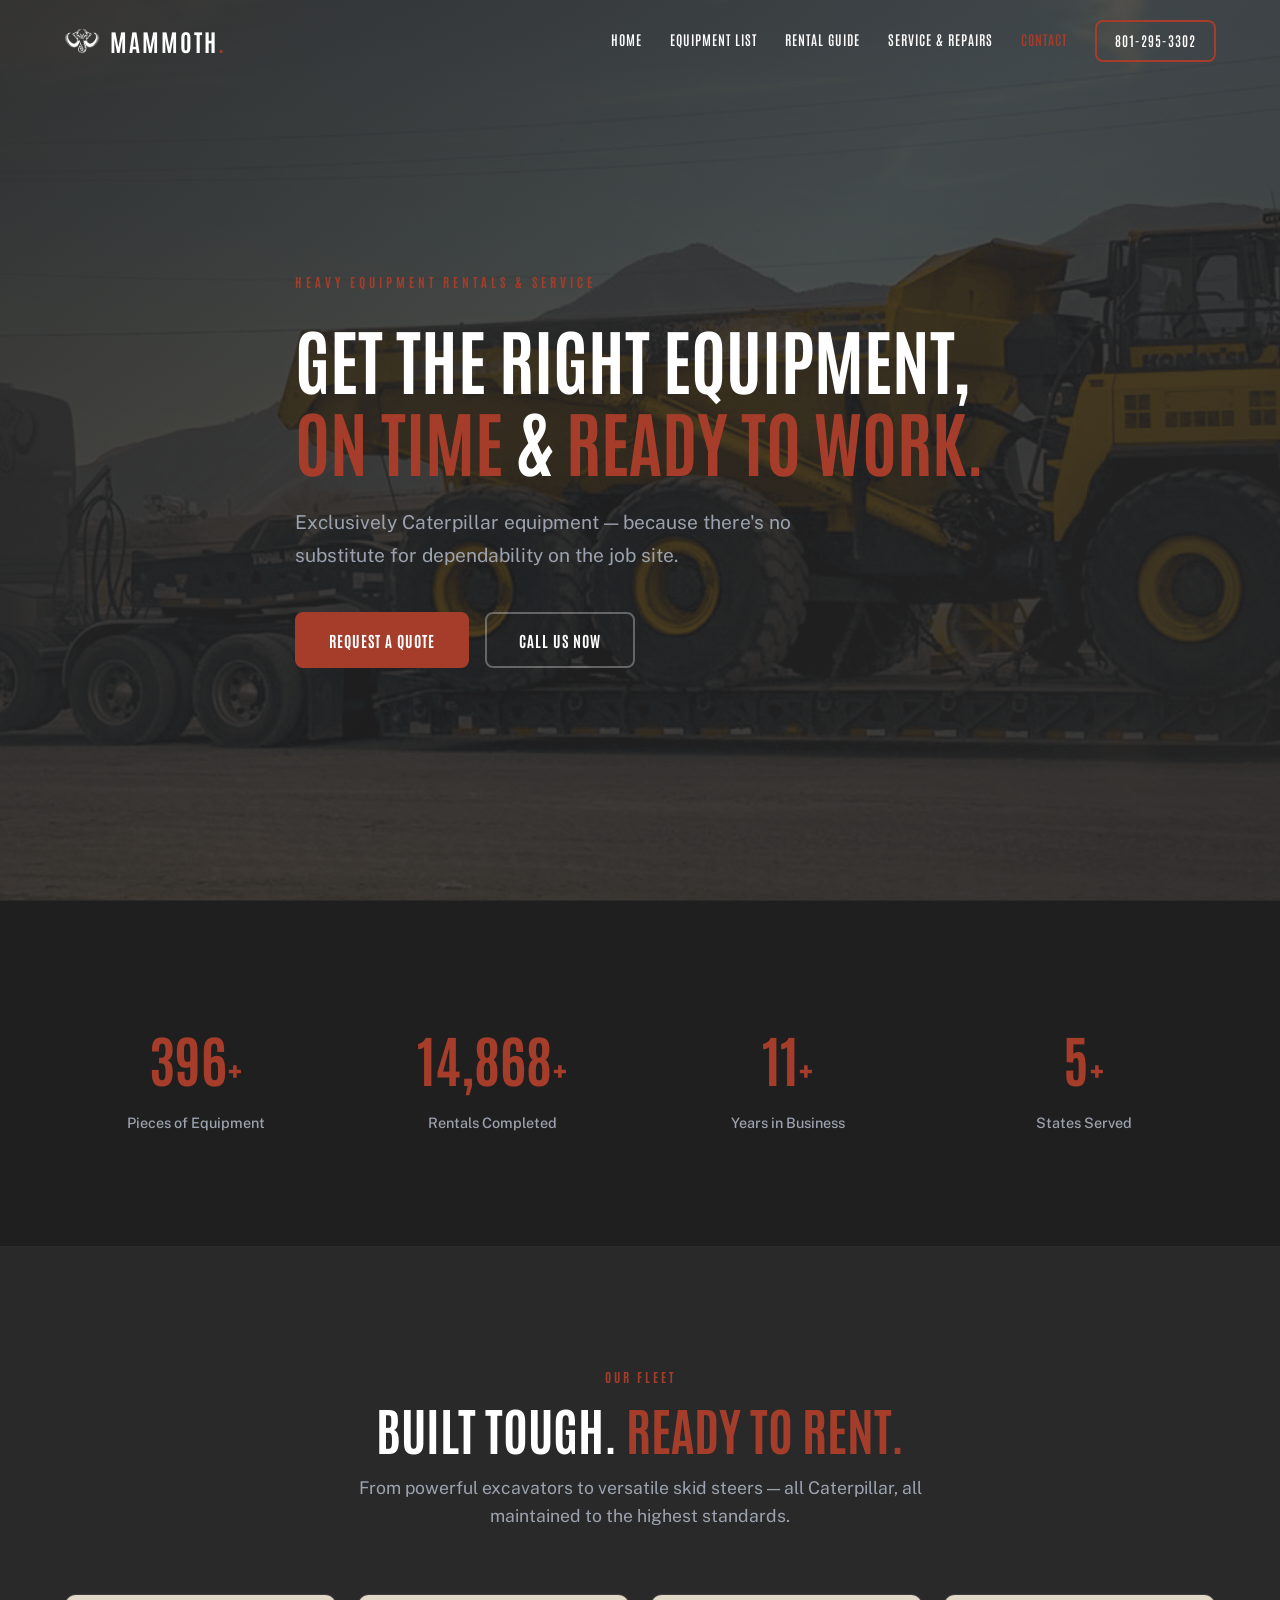
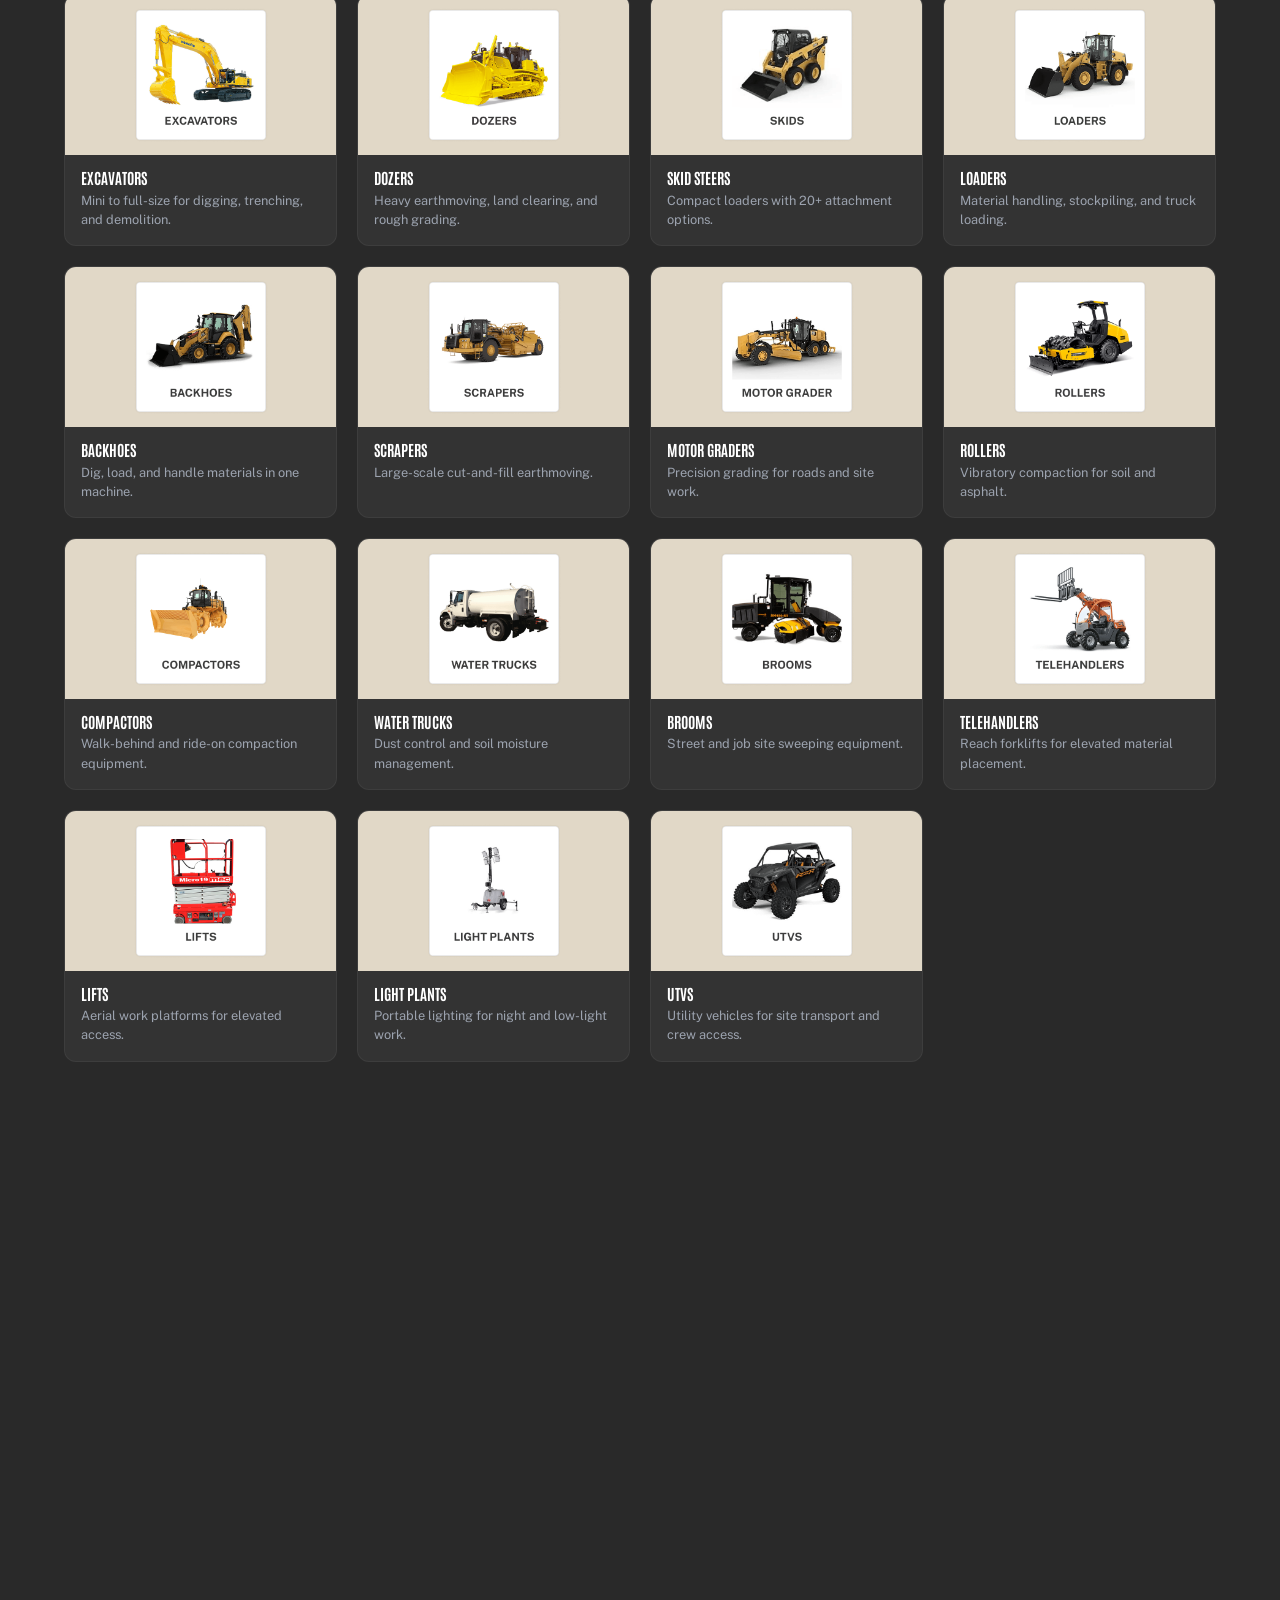
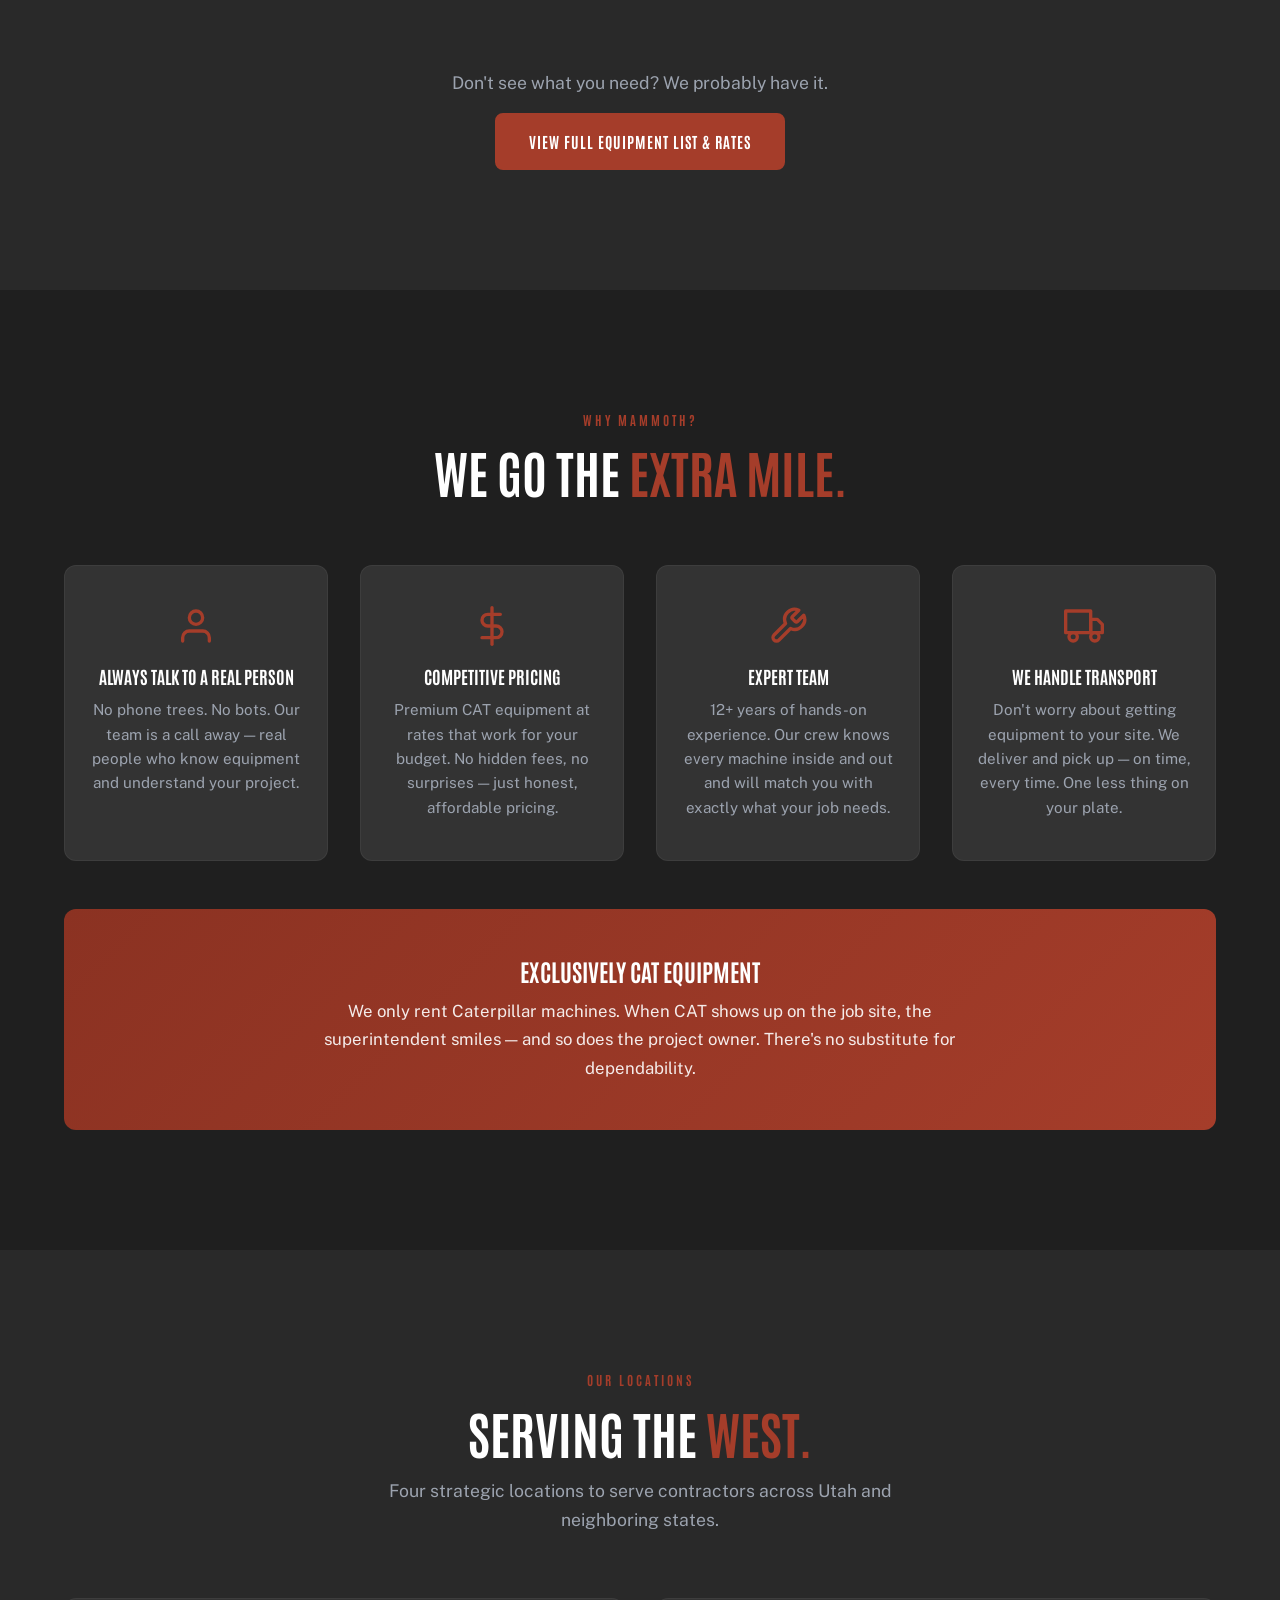
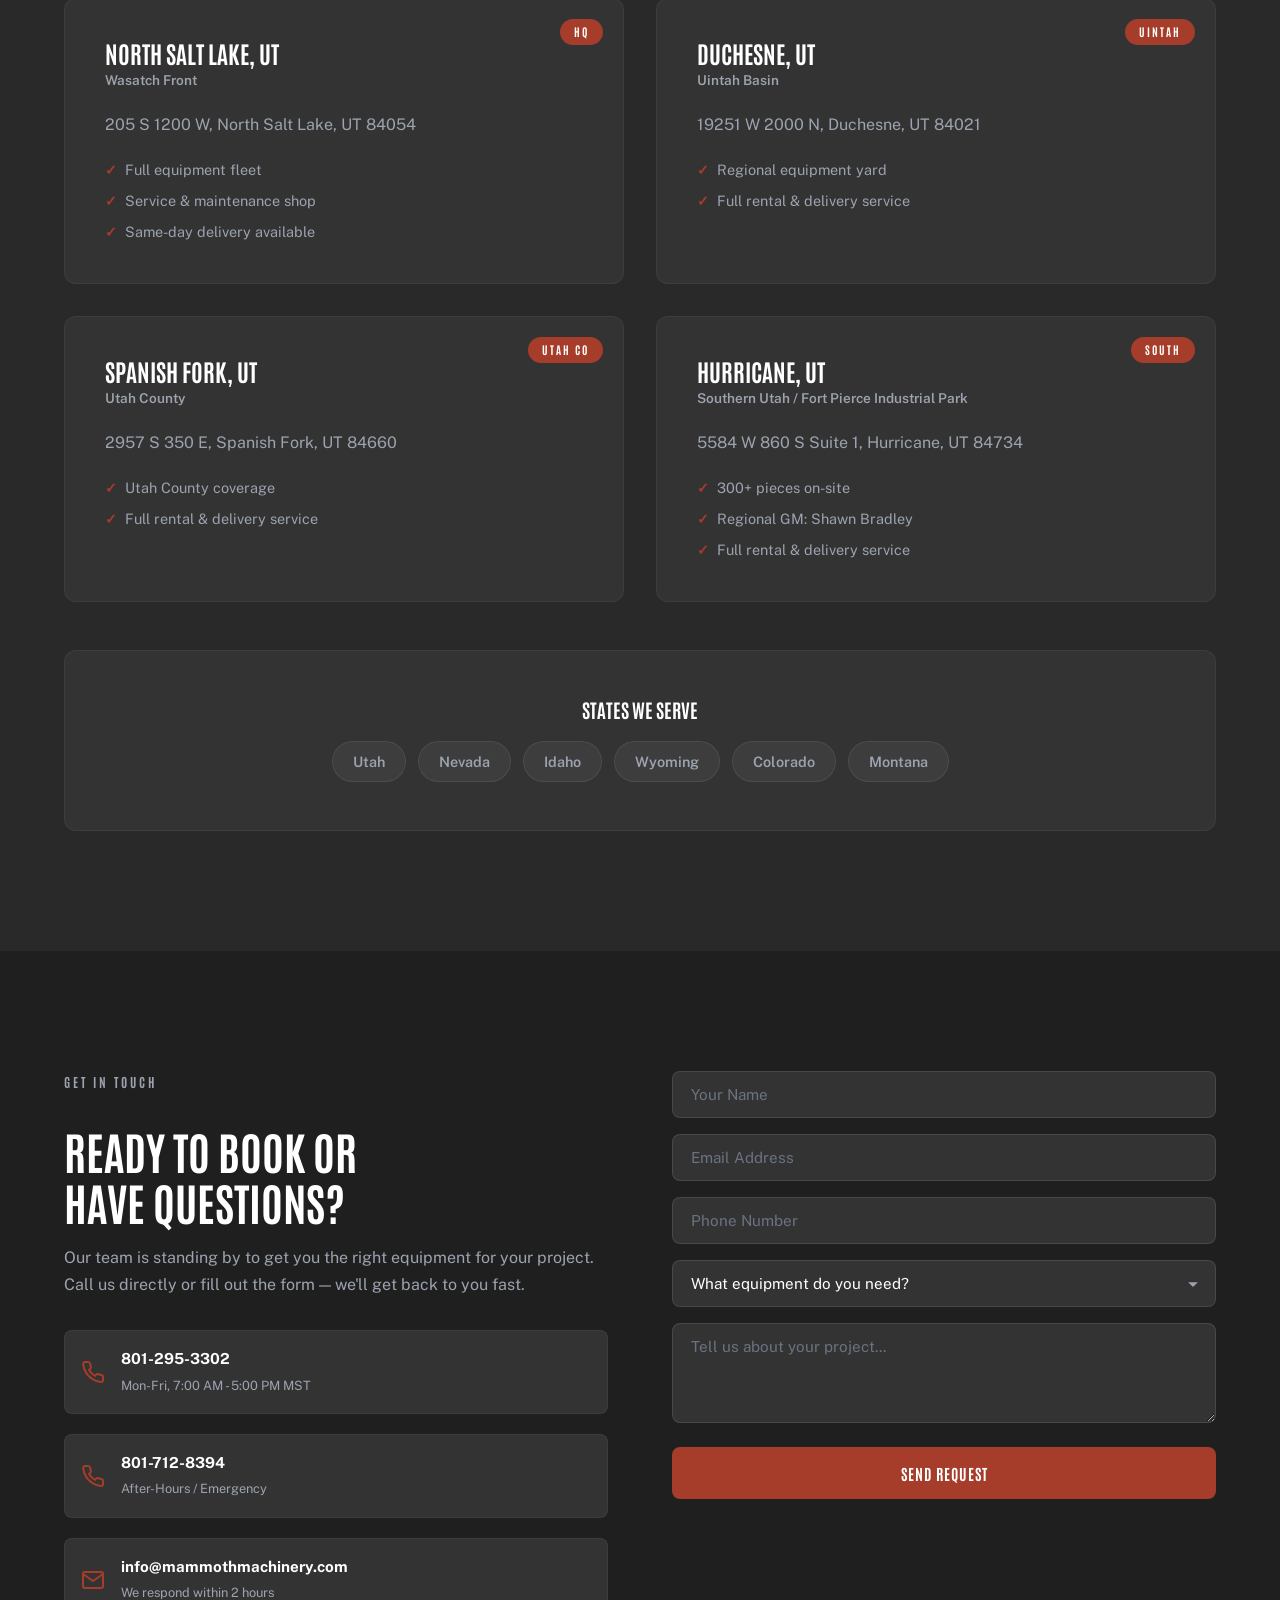
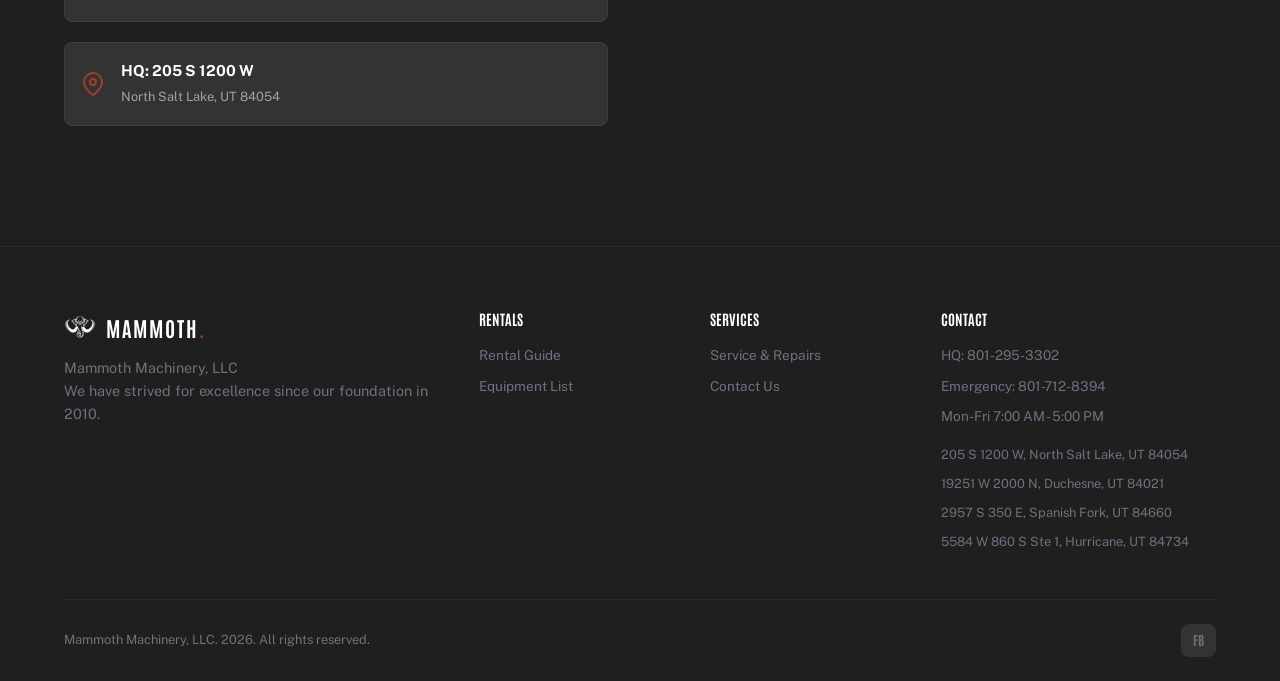
==== commit 271d1df0: "v3: Rebrand fonts/colors, add rental guide + equipment list + service pages, click-to-dial, full con" ====
--- a/index.html
+++ b/index.html
@@ -14,7 +14,7 @@
   <link rel="icon" type="image/png" href="assets/mammoth-logo-red.png">
   <link rel="preconnect" href="https://fonts.googleapis.com">
   <link rel="preconnect" href="https://fonts.gstatic.com" crossorigin>
-  <link href="https://fonts.googleapis.com/css2?family=Montserrat:wght@400;600;700;800;900&family=Inter:wght@400;500;600&display=swap" rel="stylesheet">
+  <link href="https://fonts.googleapis.com/css2?family=Antonio:wght@400;500;600;700&family=Public+Sans:wght@300;400;500;600;700&display=swap" rel="stylesheet">
   <link rel="stylesheet" href="style.css">
 </head>
 <body>
@@ -22,18 +22,23 @@
   <!-- Navigation -->
   <nav id="navbar">
     <div class="nav-container">
-      <a href="#hero" class="nav-logo">
+      <a href="./" class="nav-logo">
         <img src="assets/mammoth-logo-white.png" alt="Mammoth Machinery" class="logo-img">
         <span class="logo-text">MAMMOTH<span class="logo-accent">.</span></span>
+      </a>
+      <a href="tel:801-295-3302" class="nav-phone-mobile" aria-label="Call Mammoth Machinery">
+        <svg viewBox="0 0 24 24" fill="none" stroke="currentColor" stroke-width="2" stroke-linecap="round" stroke-linejoin="round"><path d="M22 16.92v3a2 2 0 0 1-2.18 2 19.79 19.79 0 0 1-8.63-3.07 19.5 19.5 0 0 1-6-6 19.79 19.79 0 0 1-3.07-8.67A2 2 0 0 1 4.11 2h3a2 2 0 0 1 2 1.72 12.84 12.84 0 0 0 .7 2.81 2 2 0 0 1-.45 2.11L8.09 9.91a16 16 0 0 0 6 6l1.27-1.27a2 2 0 0 1 2.11-.45 12.84 12.84 0 0 0 2.81.7A2 2 0 0 1 22 16.92z"/></svg>
       </a>
       <button class="nav-toggle" id="navToggle" aria-label="Toggle menu">
         <span></span><span></span><span></span>
       </button>
       <ul class="nav-links" id="navLinks">
-        <li><a href="#equipment">Equipment</a></li>
-        <li><a href="#why-mammoth">Why Mammoth</a></li>
-        <li><a href="#locations">Locations</a></li>
-        <li><a href="#contact" class="nav-cta">Get a Quote</a></li>
+        <li><a href="./">Home</a></li>
+        <li><a href="equipment-list.html">Equipment List</a></li>
+        <li><a href="rental-guide.html">Rental Guide</a></li>
+        <li><a href="service.html">Service &amp; Repairs</a></li>
+        <li><a href="#contact">Contact</a></li>
+        <li><a href="tel:801-295-3302" class="nav-phone"><span class="phone-text">801-295-3302</span></a></li>
       </ul>
     </div>
   </nav>
@@ -47,7 +52,7 @@
       <p class="hero-sub">Exclusively Caterpillar equipment — because there's no substitute for dependability on the job site.</p>
       <div class="hero-actions">
         <a href="#contact" class="btn btn-primary">Request a Quote</a>
-        <a href="tel:+18015551234" class="btn btn-outline">Call Us Now</a>
+        <a href="tel:801-295-3302" class="btn btn-outline">Call Us Now</a>
       </div>
     </div>
   </section>
@@ -242,7 +247,7 @@
       </div>
       <div class="equipment-cta reveal">
         <p>Don't see what you need? We probably have it.</p>
-        <a href="#contact" class="btn btn-primary">Ask About Availability</a>
+        <a href="equipment-list.html" class="btn btn-primary">View Full Equipment List &amp; Rates</a>
       </div>
     </div>
   </section>
@@ -291,14 +296,14 @@
       <div class="section-header reveal">
         <p class="section-tag">OUR LOCATIONS</p>
         <h2>Serving the <span class="text-accent">West.</span></h2>
-        <p class="section-sub">Two strategic locations to serve contractors across Utah and neighboring states.</p>
+        <p class="section-sub">Four strategic locations to serve contractors across Utah and neighboring states.</p>
       </div>
       <div class="locations-grid">
         <div class="location-card reveal">
           <div class="location-badge">HQ</div>
           <h3>North Salt Lake, UT</h3>
           <p class="location-region">Wasatch Front</p>
-          <p>Our headquarters and primary yard. Serving Salt Lake City, Provo, Ogden, Park City, and the entire Wasatch Front corridor.</p>
+          <p>205 S 1200 W, North Salt Lake, UT 84054</p>
           <ul class="location-features">
             <li>Full equipment fleet</li>
             <li>Service &amp; maintenance shop</li>
@@ -306,10 +311,30 @@
           </ul>
         </div>
         <div class="location-card reveal">
+          <div class="location-badge">UINTAH</div>
+          <h3>Duchesne, UT</h3>
+          <p class="location-region">Uintah Basin</p>
+          <p>19251 W 2000 N, Duchesne, UT 84021</p>
+          <ul class="location-features">
+            <li>Regional equipment yard</li>
+            <li>Full rental &amp; delivery service</li>
+          </ul>
+        </div>
+        <div class="location-card reveal">
+          <div class="location-badge">UTAH CO</div>
+          <h3>Spanish Fork, UT</h3>
+          <p class="location-region">Utah County</p>
+          <p>2957 S 350 E, Spanish Fork, UT 84660</p>
+          <ul class="location-features">
+            <li>Utah County coverage</li>
+            <li>Full rental &amp; delivery service</li>
+          </ul>
+        </div>
+        <div class="location-card reveal">
           <div class="location-badge">SOUTH</div>
           <h3>Hurricane, UT</h3>
           <p class="location-region">Southern Utah / Fort Pierce Industrial Park</p>
-          <p>Expanding into Southern Utah and Northern Nevada. Serving St. George, Cedar City, Washington County, and Iron County.</p>
+          <p>5584 W 860 S Suite 1, Hurricane, UT 84734</p>
           <ul class="location-features">
             <li>300+ pieces on-site</li>
             <li>Regional GM: Shawn Bradley</li>
@@ -340,11 +365,18 @@
           <h2>Ready to Book or<br>Have Questions?</h2>
           <p>Our team is standing by to get you the right equipment for your project. Call us directly or fill out the form — we'll get back to you fast.</p>
           <div class="contact-methods">
-            <a href="tel:+18015551234" class="contact-method">
+            <a href="tel:801-295-3302" class="contact-method">
               <span class="contact-icon"><svg width="24" height="24" viewBox="0 0 24 24" fill="none" stroke="currentColor" stroke-width="2" stroke-linecap="round" stroke-linejoin="round"><path d="M22 16.92v3a2 2 0 0 1-2.18 2 19.79 19.79 0 0 1-8.63-3.07 19.5 19.5 0 0 1-6-6 19.79 19.79 0 0 1-3.07-8.67A2 2 0 0 1 4.11 2h3a2 2 0 0 1 2 1.72 12.84 12.84 0 0 0 .7 2.81 2 2 0 0 1-.45 2.11L8.09 9.91a16 16 0 0 0 6 6l1.27-1.27a2 2 0 0 1 2.11-.45 12.84 12.84 0 0 0 2.81.7A2 2 0 0 1 22 16.92z"/></svg></span>
               <div>
-                <strong>Call Us</strong>
-                <span>Mon-Fri, 7am-5pm MST</span>
+                <strong>801-295-3302</strong>
+                <span>Mon-Fri, 7:00 AM - 5:00 PM MST</span>
+              </div>
+            </a>
+            <a href="tel:801-712-8394" class="contact-method">
+              <span class="contact-icon"><svg width="24" height="24" viewBox="0 0 24 24" fill="none" stroke="currentColor" stroke-width="2" stroke-linecap="round" stroke-linejoin="round"><path d="M22 16.92v3a2 2 0 0 1-2.18 2 19.79 19.79 0 0 1-8.63-3.07 19.5 19.5 0 0 1-6-6 19.79 19.79 0 0 1-3.07-8.67A2 2 0 0 1 4.11 2h3a2 2 0 0 1 2 1.72 12.84 12.84 0 0 0 .7 2.81 2 2 0 0 1-.45 2.11L8.09 9.91a16 16 0 0 0 6 6l1.27-1.27a2 2 0 0 1 2.11-.45 12.84 12.84 0 0 0 2.81.7A2 2 0 0 1 22 16.92z"/></svg></span>
+              <div>
+                <strong>801-712-8394</strong>
+                <span>After-Hours / Emergency</span>
               </div>
             </a>
             <a href="mailto:info@mammothmachinery.com" class="contact-method">
@@ -357,8 +389,8 @@
             <div class="contact-method">
               <span class="contact-icon"><svg width="24" height="24" viewBox="0 0 24 24" fill="none" stroke="currentColor" stroke-width="2" stroke-linecap="round" stroke-linejoin="round"><path d="M21 10c0 7-9 13-9 13s-9-6-9-13a9 9 0 0 1 18 0z"/><circle cx="12" cy="10" r="3"/></svg></span>
               <div>
-                <strong>North Salt Lake, UT</strong>
-                <span>Wasatch Front HQ</span>
+                <strong>HQ: 205 S 1200 W</strong>
+                <span>North Salt Lake, UT 84054</span>
               </div>
             </div>
           </div>
@@ -422,30 +454,31 @@
             <img src="assets/mammoth-logo-white.png" alt="Mammoth Machinery" class="logo-img">
             <span class="logo-text">MAMMOTH<span class="logo-accent">.</span></span>
           </div>
-          <p>Heavy equipment rentals you can count on.<br>Exclusively Caterpillar. Since 2010.</p>
+          <p>Mammoth Machinery, LLC<br>We have strived for excellence since our foundation in 2010.</p>
         </div>
         <div class="footer-links">
-          <h4>Quick Links</h4>
-          <a href="#equipment">Equipment</a>
-          <a href="#why-mammoth">Why Mammoth</a>
-          <a href="#locations">Locations</a>
-          <a href="#contact">Contact</a>
+          <h4>Rentals</h4>
+          <a href="rental-guide.html">Rental Guide</a>
+          <a href="equipment-list.html">Equipment List</a>
         </div>
         <div class="footer-links">
-          <h4>Equipment</h4>
-          <a href="#equipment">Excavators</a>
-          <a href="#equipment">Dozers</a>
-          <a href="#equipment">Skid Steers</a>
-          <a href="#equipment">Loaders</a>
+          <h4>Services</h4>
+          <a href="service.html">Service &amp; Repairs</a>
+          <a href="#contact">Contact Us</a>
         </div>
         <div class="footer-links">
-          <h4>Locations</h4>
-          <a href="#locations">North Salt Lake, UT</a>
-          <a href="#locations">Hurricane, UT</a>
+          <h4>Contact</h4>
+          <a href="tel:801-295-3302">HQ: 801-295-3302</a>
+          <a href="tel:801-712-8394">Emergency: 801-712-8394</a>
+          <span>Mon-Fri 7:00 AM - 5:00 PM</span>
+          <span style="margin-top:8px; display:block; font-size:0.8rem;">205 S 1200 W, North Salt Lake, UT 84054</span>
+          <span style="display:block; font-size:0.8rem;">19251 W 2000 N, Duchesne, UT 84021</span>
+          <span style="display:block; font-size:0.8rem;">2957 S 350 E, Spanish Fork, UT 84660</span>
+          <span style="display:block; font-size:0.8rem;">5584 W 860 S Ste 1, Hurricane, UT 84734</span>
         </div>
       </div>
       <div class="footer-bottom">
-        <p>&copy; 2026 Mammoth Machinery. All rights reserved.</p>
+        <p>Mammoth Machinery, LLC. 2026. All rights reserved.</p>
         <div class="footer-social">
           <a href="https://www.facebook.com/p/Mammoth-Machinery-100063455349726/" target="_blank" rel="noopener" aria-label="Facebook">FB</a>
         </div>
--- a/style.css
+++ b/style.css
@@ -1,19 +1,21 @@
-/* ===== MAMMOTH MACHINERY — STYLE ===== */
+/* ===== MAMMOTH MACHINERY — STYLE v3 ===== */
 
 :root {
-  --primary: #F59E0B;
-  --primary-dark: #D97706;
-  --primary-light: #FCD34D;
-  --dark: #111111;
-  --dark-2: #1A1A1A;
-  --dark-3: #222222;
-  --dark-4: #2A2A2A;
+  --primary: #A53D2A;
+  --primary-dark: #8B3222;
+  --primary-light: #C4513C;
+  --dark: #292929;
+  --dark-2: #1F1F1F;
+  --dark-3: #333333;
+  --dark-4: #3D3D3D;
   --gray: #6B7280;
   --gray-light: #9CA3AF;
+  --border-subtle: #949494;
   --white: #FFFFFF;
   --off-white: #F9FAFB;
-  --font-heading: 'Montserrat', sans-serif;
-  --font-body: 'Inter', sans-serif;
+  --cream: #E1D8C7;
+  --font-heading: 'Antonio', sans-serif;
+  --font-body: 'Public Sans', sans-serif;
   --radius: 12px;
   --radius-sm: 8px;
   --shadow: 0 4px 24px rgba(0,0,0,0.12);
@@ -61,8 +63,9 @@
 
 h1, h2, h3, h4 {
   font-family: var(--font-heading);
-  font-weight: 800;
+  font-weight: 700;
   line-height: 1.15;
+  text-transform: uppercase;
 }
 
 .text-accent {
@@ -94,6 +97,7 @@
   color: var(--gray-light);
   max-width: 600px;
   margin: 0 auto;
+  text-transform: none;
 }
 
 /* ===== BUTTONS ===== */
@@ -116,7 +120,7 @@
 
 .btn-primary {
   background: var(--primary);
-  color: var(--dark);
+  color: var(--white);
   border-color: var(--primary);
 }
 
@@ -124,7 +128,7 @@
   background: var(--primary-dark);
   border-color: var(--primary-dark);
   transform: translateY(-2px);
-  box-shadow: 0 8px 32px rgba(245, 158, 11, 0.3);
+  box-shadow: 0 8px 32px rgba(165, 61, 42, 0.3);
 }
 
 .btn-outline {
@@ -165,7 +169,7 @@
 }
 
 #navbar.scrolled {
-  background: rgba(17, 17, 17, 0.95);
+  background: rgba(41, 41, 41, 0.95);
   backdrop-filter: blur(20px);
   -webkit-backdrop-filter: blur(20px);
   padding: 12px 0;
@@ -190,9 +194,10 @@
 
 .logo-text {
   font-family: var(--font-heading);
-  font-weight: 900;
+  font-weight: 700;
   font-size: 1.5rem;
   letter-spacing: 2px;
+  text-transform: uppercase;
 }
 
 .logo-accent {
@@ -202,7 +207,7 @@
 .nav-links {
   display: flex;
   align-items: center;
-  gap: 36px;
+  gap: 28px;
   list-style: none;
 }
 
@@ -216,11 +221,11 @@
   position: relative;
 }
 
-.nav-links a:not(.nav-cta):hover {
+.nav-links a:not(.nav-cta):not(.nav-phone):hover {
   color: var(--primary);
 }
 
-.nav-links a:not(.nav-cta)::after {
+.nav-links a:not(.nav-cta):not(.nav-phone)::after {
   content: '';
   position: absolute;
   bottom: -4px;
@@ -231,13 +236,13 @@
   transition: var(--transition);
 }
 
-.nav-links a:not(.nav-cta):hover::after {
+.nav-links a:not(.nav-cta):not(.nav-phone):hover::after {
   width: 100%;
 }
 
 .nav-cta {
   background: var(--primary);
-  color: var(--dark) !important;
+  color: var(--white) !important;
   padding: 10px 24px;
   border-radius: var(--radius-sm);
   font-weight: 700;
@@ -246,6 +251,36 @@
 .nav-cta:hover {
   background: var(--primary-dark);
   transform: translateY(-1px);
+}
+
+.nav-phone {
+  display: inline-flex;
+  align-items: center;
+  gap: 6px;
+  background: transparent;
+  border: 2px solid var(--primary);
+  color: var(--white) !important;
+  padding: 8px 18px;
+  border-radius: var(--radius-sm);
+  font-weight: 700;
+  font-family: var(--font-heading);
+  font-size: 0.85rem;
+  letter-spacing: 1px;
+  transition: var(--transition);
+  white-space: nowrap;
+}
+
+.nav-phone:hover {
+  background: var(--primary);
+  transform: translateY(-1px);
+}
+
+.nav-phone .phone-icon {
+  display: none;
+}
+
+.nav-phone .phone-text {
+  display: inline;
 }
 
 .nav-toggle {
@@ -280,7 +315,7 @@
 .hero-overlay {
   position: absolute;
   inset: 0;
-  background: linear-gradient(135deg, rgba(17,17,17,0.92) 0%, rgba(17,17,17,0.7) 50%, rgba(17,17,17,0.85) 100%);
+  background: linear-gradient(135deg, rgba(41,41,41,0.92) 0%, rgba(41,41,41,0.7) 50%, rgba(41,41,41,0.85) 100%);
 }
 
 .hero-content {
@@ -312,6 +347,7 @@
   max-width: 560px;
   margin-bottom: 40px;
   line-height: 1.7;
+  text-transform: none;
 }
 
 .hero-actions {
@@ -342,7 +378,7 @@
 
 .stat-number {
   font-family: var(--font-heading);
-  font-weight: 900;
+  font-weight: 700;
   font-size: clamp(2.5rem, 5vw, 3.5rem);
   color: var(--primary);
   display: inline;
@@ -350,7 +386,7 @@
 
 .stat-plus {
   font-family: var(--font-heading);
-  font-weight: 900;
+  font-weight: 700;
   font-size: clamp(2rem, 4vw, 2.5rem);
   color: var(--primary);
 }
@@ -360,6 +396,7 @@
   color: var(--gray-light);
   margin-top: 8px;
   font-weight: 500;
+  text-transform: none;
 }
 
 /* ===== EQUIPMENT ===== */
@@ -387,12 +424,12 @@
 .equipment-card:hover {
   transform: translateY(-4px);
   box-shadow: var(--shadow-lg);
-  border-color: rgba(245, 158, 11, 0.2);
+  border-color: rgba(165, 61, 42, 0.3);
 }
 
 .equipment-icon {
   overflow: hidden;
-  background: var(--off-white);
+  background: var(--cream);
   display: flex;
   align-items: center;
   justify-content: center;
@@ -420,6 +457,7 @@
   color: var(--gray-light);
   padding: 0 16px 16px;
   line-height: 1.5;
+  text-transform: none;
 }
 
 .equipment-cta {
@@ -431,6 +469,7 @@
   color: var(--gray-light);
   margin-bottom: 16px;
   font-size: 1.1rem;
+  text-transform: none;
 }
 
 /* ===== WHY MAMMOTH ===== */
@@ -457,7 +496,7 @@
 }
 
 .why-card:hover {
-  border-color: rgba(245, 158, 11, 0.2);
+  border-color: rgba(165, 61, 42, 0.3);
   transform: translateY(-4px);
 }
 
@@ -482,6 +521,7 @@
   color: var(--gray-light);
   font-size: 0.95rem;
   line-height: 1.6;
+  text-transform: none;
 }
 
 .why-banner {
@@ -493,17 +533,18 @@
 
 .why-banner h3 {
   font-size: 1.5rem;
-  color: var(--dark);
+  color: var(--white);
   margin-bottom: 12px;
 }
 
 .why-banner p {
-  color: var(--dark);
+  color: var(--white);
   max-width: 700px;
   margin: 0 auto;
   font-size: 1.05rem;
-  opacity: 0.85;
+  opacity: 0.9;
   line-height: 1.7;
+  text-transform: none;
 }
 
 /* ===== LOCATIONS ===== */
@@ -530,7 +571,7 @@
 }
 
 .location-card:hover {
-  border-color: rgba(245, 158, 11, 0.2);
+  border-color: rgba(165, 61, 42, 0.3);
 }
 
 .location-badge {
@@ -538,9 +579,9 @@
   top: 20px;
   right: 20px;
   background: var(--primary);
-  color: var(--dark);
+  color: var(--white);
   font-family: var(--font-heading);
-  font-weight: 800;
+  font-weight: 700;
   font-size: 0.7rem;
   letter-spacing: 2px;
   padding: 4px 14px;
@@ -557,12 +598,14 @@
   font-weight: 600;
   font-size: 0.85rem;
   margin-bottom: 16px;
+  text-transform: none;
 }
 
 .location-card > p {
   color: var(--gray-light);
   margin-bottom: 20px;
   line-height: 1.6;
+  text-transform: none;
 }
 
 .location-features {
@@ -577,6 +620,7 @@
   font-size: 0.9rem;
   padding-left: 20px;
   position: relative;
+  text-transform: none;
 }
 
 .location-features li::before {
@@ -646,6 +690,7 @@
   color: var(--gray-light);
   margin-bottom: 32px;
   line-height: 1.7;
+  text-transform: none;
 }
 
 .contact-methods {
@@ -666,7 +711,7 @@
 }
 
 .contact-method:hover {
-  border-color: rgba(245, 158, 11, 0.2);
+  border-color: rgba(165, 61, 42, 0.3);
 }
 
 .contact-icon {
@@ -734,7 +779,7 @@
 .form-group select:focus,
 .form-group textarea:focus {
   border-color: var(--primary);
-  box-shadow: 0 0 0 3px rgba(245, 158, 11, 0.1);
+  box-shadow: 0 0 0 3px rgba(165, 61, 42, 0.15);
 }
 
 .form-group textarea {
@@ -746,13 +791,13 @@
 
 footer {
   padding: 64px 0 24px;
-  background: var(--dark);
+  background: var(--dark-2);
   border-top: 1px solid rgba(255,255,255,0.05);
 }
 
 .footer-content {
   display: grid;
-  grid-template-columns: 2fr 1fr 1fr 1fr;
+  grid-template-columns: 2fr 1fr 1fr 1.5fr;
   gap: 48px;
   margin-bottom: 48px;
 }
@@ -796,14 +841,41 @@
   color: var(--white);
 }
 
-.footer-links a {
+.footer-links a,
+.footer-links p,
+.footer-links span {
   color: var(--gray);
   font-size: 0.85rem;
   transition: var(--transition);
+  line-height: 1.5;
 }
 
 .footer-links a:hover {
   color: var(--primary);
+}
+
+.footer-locations h4 {
+  font-size: 0.9rem;
+  font-weight: 700;
+  margin-bottom: 8px;
+  color: var(--white);
+  font-family: var(--font-heading);
+  text-transform: uppercase;
+}
+
+.footer-locations .footer-location-item {
+  margin-bottom: 12px;
+}
+
+.footer-locations .footer-location-item strong {
+  display: block;
+  font-size: 0.85rem;
+  color: var(--gray-light);
+}
+
+.footer-locations .footer-location-item span {
+  font-size: 0.8rem;
+  color: var(--gray);
 }
 
 .footer-bottom {
@@ -837,7 +909,7 @@
 
 .footer-social a:hover {
   background: var(--primary);
-  color: var(--dark);
+  color: var(--white);
 }
 
 /* ===== REVEAL ANIMATION ===== */
@@ -853,6 +925,473 @@
   transform: translateY(0);
 }
 
+/* ===== PAGE HEADER (for inner pages) ===== */
+
+.page-header {
+  padding: 140px 0 60px;
+  background: var(--dark-2);
+  text-align: center;
+  border-bottom: 1px solid rgba(255,255,255,0.05);
+}
+
+.page-header h1 {
+  font-size: clamp(2rem, 5vw, 3.2rem);
+  margin-bottom: 12px;
+}
+
+.page-header p {
+  color: var(--gray-light);
+  font-size: 1.1rem;
+  max-width: 600px;
+  margin: 0 auto;
+  text-transform: none;
+}
+
+/* ===== RENTAL GUIDE STYLES ===== */
+
+.rental-steps {
+  padding: 80px 0;
+  background: var(--dark);
+}
+
+.step-card {
+  background: var(--dark-3);
+  border-radius: var(--radius);
+  padding: 40px;
+  margin-bottom: 24px;
+  border: 1px solid rgba(255,255,255,0.05);
+  display: flex;
+  gap: 32px;
+  align-items: flex-start;
+}
+
+.step-number {
+  font-family: var(--font-heading);
+  font-weight: 700;
+  font-size: 3rem;
+  color: var(--primary);
+  flex-shrink: 0;
+  line-height: 1;
+  min-width: 60px;
+  text-align: center;
+}
+
+.step-content h3 {
+  font-size: 1.3rem;
+  margin-bottom: 12px;
+}
+
+.step-content p {
+  color: var(--gray-light);
+  line-height: 1.7;
+  margin-bottom: 16px;
+  text-transform: none;
+}
+
+.step-content .btn {
+  font-size: 0.85rem;
+  padding: 10px 24px;
+}
+
+.step-options {
+  margin-top: 16px;
+  padding: 20px;
+  background: var(--dark-4);
+  border-radius: var(--radius-sm);
+}
+
+.step-options h4 {
+  font-size: 0.95rem;
+  margin-bottom: 8px;
+  color: var(--primary);
+}
+
+.step-options p {
+  margin-bottom: 8px;
+}
+
+.faq-section {
+  padding: 80px 0;
+  background: var(--dark-2);
+}
+
+.faq-card {
+  background: var(--dark-3);
+  border-radius: var(--radius);
+  padding: 32px;
+  margin-bottom: 16px;
+  border: 1px solid rgba(255,255,255,0.05);
+  cursor: pointer;
+  transition: var(--transition);
+}
+
+.faq-card:hover {
+  border-color: rgba(165, 61, 42, 0.3);
+}
+
+.faq-card h3 {
+  font-size: 1.1rem;
+  margin-bottom: 12px;
+  display: flex;
+  justify-content: space-between;
+  align-items: center;
+}
+
+.faq-card p {
+  color: var(--gray-light);
+  line-height: 1.7;
+  text-transform: none;
+}
+
+/* ===== EQUIPMENT LIST STYLES ===== */
+
+.equipment-list-page {
+  padding: 40px 0 80px;
+  background: var(--dark);
+}
+
+.rate-note {
+  text-align: center;
+  padding: 20px;
+  background: var(--dark-3);
+  border-radius: var(--radius-sm);
+  margin-bottom: 40px;
+  color: var(--gray-light);
+  font-size: 0.95rem;
+  border: 1px solid rgba(255,255,255,0.05);
+}
+
+.category-nav {
+  position: sticky;
+  top: 68px;
+  z-index: 100;
+  background: var(--dark-2);
+  padding: 12px 0;
+  margin-bottom: 40px;
+  border-bottom: 1px solid rgba(255,255,255,0.08);
+  overflow-x: auto;
+  -webkit-overflow-scrolling: touch;
+}
+
+.category-nav-inner {
+  display: flex;
+  gap: 8px;
+  min-width: max-content;
+  padding: 0 24px;
+}
+
+.category-nav a {
+  display: inline-block;
+  padding: 8px 16px;
+  font-family: var(--font-heading);
+  font-weight: 600;
+  font-size: 0.75rem;
+  letter-spacing: 1px;
+  text-transform: uppercase;
+  color: var(--gray-light);
+  background: var(--dark-3);
+  border-radius: 24px;
+  white-space: nowrap;
+  transition: var(--transition);
+  border: 1px solid rgba(255,255,255,0.05);
+}
+
+.category-nav a:hover,
+.category-nav a.active {
+  background: var(--primary);
+  color: var(--white);
+  border-color: var(--primary);
+}
+
+.equipment-category {
+  margin-bottom: 56px;
+  scroll-margin-top: 140px;
+}
+
+.equipment-category h2 {
+  font-size: 1.8rem;
+  margin-bottom: 8px;
+  color: var(--white);
+  border-left: 4px solid var(--primary);
+  padding-left: 16px;
+}
+
+.category-note {
+  color: var(--gray-light);
+  font-size: 0.9rem;
+  margin-bottom: 20px;
+  padding-left: 20px;
+  text-transform: none;
+}
+
+.rate-table {
+  width: 100%;
+  border-collapse: collapse;
+  background: var(--dark-3);
+  border-radius: var(--radius);
+  overflow: hidden;
+  margin-bottom: 8px;
+}
+
+.rate-table thead {
+  background: var(--dark-4);
+}
+
+.rate-table th {
+  font-family: var(--font-heading);
+  font-weight: 700;
+  font-size: 0.8rem;
+  letter-spacing: 1px;
+  text-transform: uppercase;
+  color: var(--gray-light);
+  padding: 14px 16px;
+  text-align: left;
+  border-bottom: 2px solid rgba(255,255,255,0.08);
+}
+
+.rate-table td {
+  padding: 12px 16px;
+  font-size: 0.9rem;
+  color: var(--gray-light);
+  border-bottom: 1px solid rgba(255,255,255,0.04);
+}
+
+.rate-table tbody tr:hover {
+  background: var(--dark-4);
+}
+
+.rate-table td:first-child {
+  font-weight: 600;
+  color: var(--white);
+}
+
+.rate-table .price {
+  color: var(--cream);
+  font-weight: 500;
+}
+
+.equipment-bottom-cta {
+  text-align: center;
+  padding: 48px;
+  background: var(--dark-3);
+  border-radius: var(--radius);
+  margin-top: 40px;
+  border: 1px solid rgba(255,255,255,0.05);
+}
+
+.equipment-bottom-cta p {
+  color: var(--gray-light);
+  font-size: 1.1rem;
+  margin-bottom: 16px;
+  text-transform: none;
+}
+
+/* Mobile card layout for rate tables */
+@media (max-width: 768px) {
+  .rate-table,
+  .rate-table thead,
+  .rate-table tbody,
+  .rate-table th,
+  .rate-table td,
+  .rate-table tr {
+    display: block;
+  }
+
+  .rate-table thead {
+    position: absolute;
+    width: 1px;
+    height: 1px;
+    padding: 0;
+    margin: -1px;
+    overflow: hidden;
+    clip: rect(0,0,0,0);
+    border: 0;
+  }
+
+  .rate-table tbody tr {
+    background: var(--dark-3);
+    border: 1px solid rgba(255,255,255,0.05);
+    border-radius: var(--radius-sm);
+    margin-bottom: 12px;
+    padding: 16px;
+    display: block;
+  }
+
+  .rate-table tbody tr:hover {
+    background: var(--dark-4);
+  }
+
+  .rate-table td {
+    padding: 6px 0;
+    border-bottom: none;
+    display: flex;
+    justify-content: space-between;
+    align-items: center;
+    font-size: 0.85rem;
+  }
+
+  .rate-table td::before {
+    content: attr(data-label);
+    font-family: var(--font-heading);
+    font-weight: 700;
+    font-size: 0.75rem;
+    letter-spacing: 0.5px;
+    text-transform: uppercase;
+    color: var(--gray);
+    flex-shrink: 0;
+    margin-right: 12px;
+  }
+
+  .rate-table td:first-child {
+    font-size: 0.95rem;
+    padding-bottom: 8px;
+    margin-bottom: 4px;
+    border-bottom: 1px solid rgba(255,255,255,0.06);
+  }
+}
+
+/* ===== SERVICE PAGE STYLES ===== */
+
+.service-intro {
+  padding: 80px 0;
+  background: var(--dark);
+}
+
+.service-intro-content {
+  max-width: 800px;
+  margin: 0 auto;
+  text-align: center;
+}
+
+.service-intro-content p {
+  color: var(--gray-light);
+  font-size: 1.1rem;
+  line-height: 1.8;
+  margin-bottom: 16px;
+  text-transform: none;
+}
+
+.service-pricing {
+  padding: 60px 0;
+  background: var(--dark-2);
+}
+
+.pricing-grid {
+  display: grid;
+  grid-template-columns: repeat(3, 1fr);
+  gap: 24px;
+  max-width: 900px;
+  margin: 0 auto;
+}
+
+.pricing-card {
+  background: var(--dark-3);
+  border-radius: var(--radius);
+  padding: 40px 32px;
+  text-align: center;
+  border: 1px solid rgba(255,255,255,0.05);
+  transition: var(--transition);
+}
+
+.pricing-card:hover {
+  border-color: rgba(165, 61, 42, 0.3);
+  transform: translateY(-4px);
+}
+
+.pricing-card h3 {
+  font-size: 1rem;
+  margin-bottom: 16px;
+  color: var(--gray-light);
+}
+
+.pricing-amount {
+  font-family: var(--font-heading);
+  font-weight: 700;
+  font-size: 2.5rem;
+  color: var(--primary);
+}
+
+.pricing-unit {
+  font-size: 1rem;
+  color: var(--gray);
+  font-family: var(--font-body);
+  font-weight: 400;
+}
+
+.pricing-note {
+  text-align: center;
+  color: var(--gray);
+  font-size: 0.9rem;
+  margin-top: 24px;
+  text-transform: none;
+}
+
+.service-cards-section {
+  padding: 80px 0;
+  background: var(--dark);
+}
+
+.service-grid {
+  display: grid;
+  grid-template-columns: repeat(auto-fit, minmax(260px, 1fr));
+  gap: 24px;
+}
+
+.service-card {
+  background: var(--dark-3);
+  border-radius: var(--radius);
+  padding: 32px;
+  border: 1px solid rgba(255,255,255,0.05);
+  transition: var(--transition);
+}
+
+.service-card:hover {
+  border-color: rgba(165, 61, 42, 0.3);
+  transform: translateY(-4px);
+}
+
+.service-card-icon {
+  width: 48px;
+  height: 48px;
+  background: rgba(165, 61, 42, 0.15);
+  border-radius: var(--radius-sm);
+  display: flex;
+  align-items: center;
+  justify-content: center;
+  margin-bottom: 20px;
+  color: var(--primary);
+}
+
+.service-card h3 {
+  font-size: 1rem;
+  margin-bottom: 8px;
+}
+
+.service-card p {
+  color: var(--gray-light);
+  font-size: 0.9rem;
+  line-height: 1.6;
+  text-transform: none;
+}
+
+.service-cta {
+  padding: 80px 0;
+  background: var(--dark-2);
+  text-align: center;
+}
+
+.service-cta h2 {
+  font-size: clamp(1.5rem, 4vw, 2.5rem);
+  margin-bottom: 16px;
+}
+
+.service-cta p {
+  color: var(--gray-light);
+  font-size: 1.1rem;
+  margin-bottom: 24px;
+  text-transform: none;
+}
+
 /* ===== RESPONSIVE ===== */
 
 @media (max-width: 1024px) {
@@ -865,6 +1404,9 @@
   .footer-content {
     grid-template-columns: 1fr 1fr;
     gap: 32px;
+  }
+  .pricing-grid {
+    grid-template-columns: repeat(2, 1fr);
   }
 }
 
@@ -892,6 +1434,20 @@
     right: 0;
   }
 
+  .nav-links .nav-phone {
+    border: none;
+    padding: 0;
+    font-size: 0.95rem;
+  }
+
+  .nav-links .nav-phone .phone-icon {
+    display: none;
+  }
+
+  .nav-links .nav-phone .phone-text {
+    display: inline;
+  }
+
   .nav-toggle.active span:nth-child(1) {
     transform: rotate(45deg) translate(5px, 5px);
   }
@@ -968,6 +1524,55 @@
   #equipment, #why-mammoth, #locations, #contact {
     padding: 80px 0;
   }
+
+  /* Mobile phone icon in nav (outside hamburger) */
+  .nav-phone-mobile {
+    display: flex;
+    align-items: center;
+    justify-content: center;
+    width: 40px;
+    height: 40px;
+    border: 2px solid var(--primary);
+    border-radius: var(--radius-sm);
+    color: var(--white);
+    z-index: 1001;
+    margin-right: 12px;
+    transition: var(--transition);
+  }
+
+  .nav-phone-mobile:hover {
+    background: var(--primary);
+  }
+
+  .nav-phone-mobile svg {
+    width: 18px;
+    height: 18px;
+    stroke: currentColor;
+  }
+
+  .step-card {
+    flex-direction: column;
+    gap: 16px;
+    padding: 28px;
+  }
+
+  .step-number {
+    font-size: 2rem;
+  }
+
+  .pricing-grid {
+    grid-template-columns: 1fr;
+  }
+
+  .category-nav {
+    top: 60px;
+  }
+}
+
+@media (min-width: 769px) {
+  .nav-phone-mobile {
+    display: none;
+  }
 }
 
 @media (max-width: 480px) {
